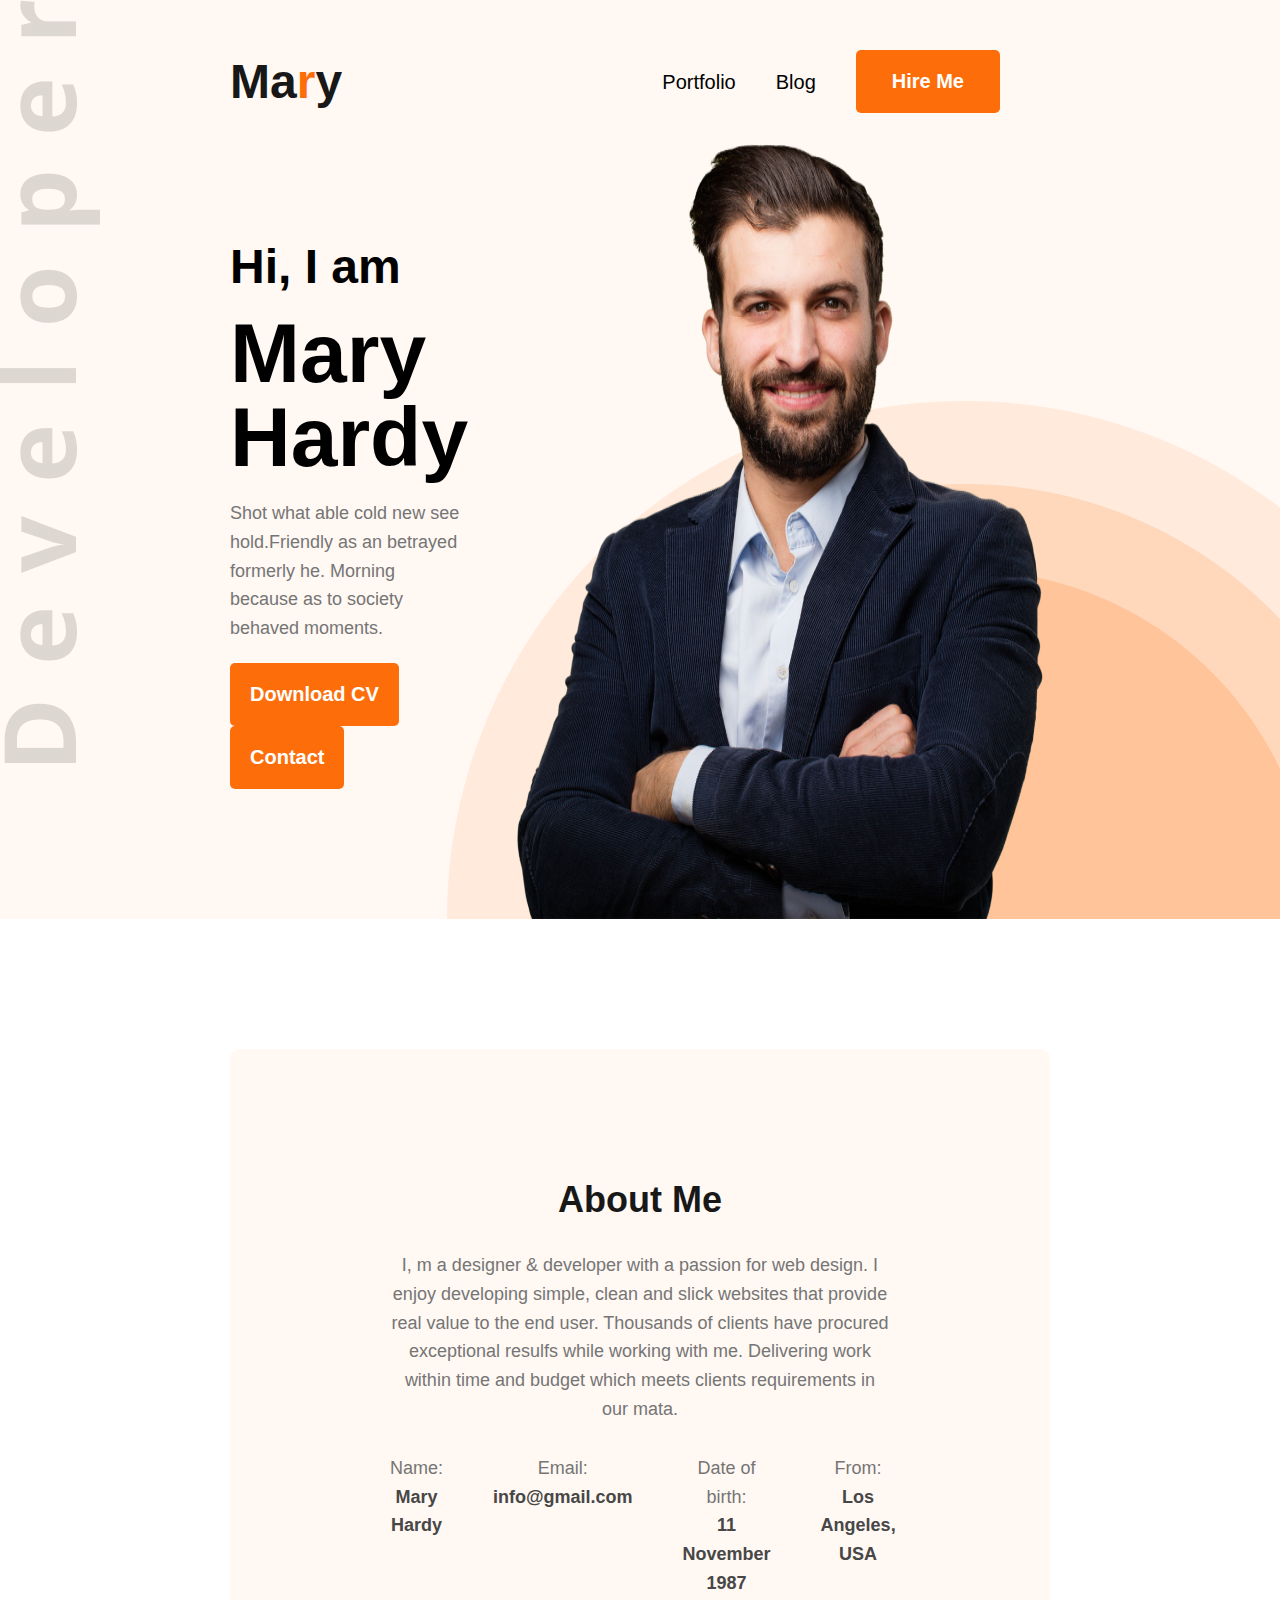
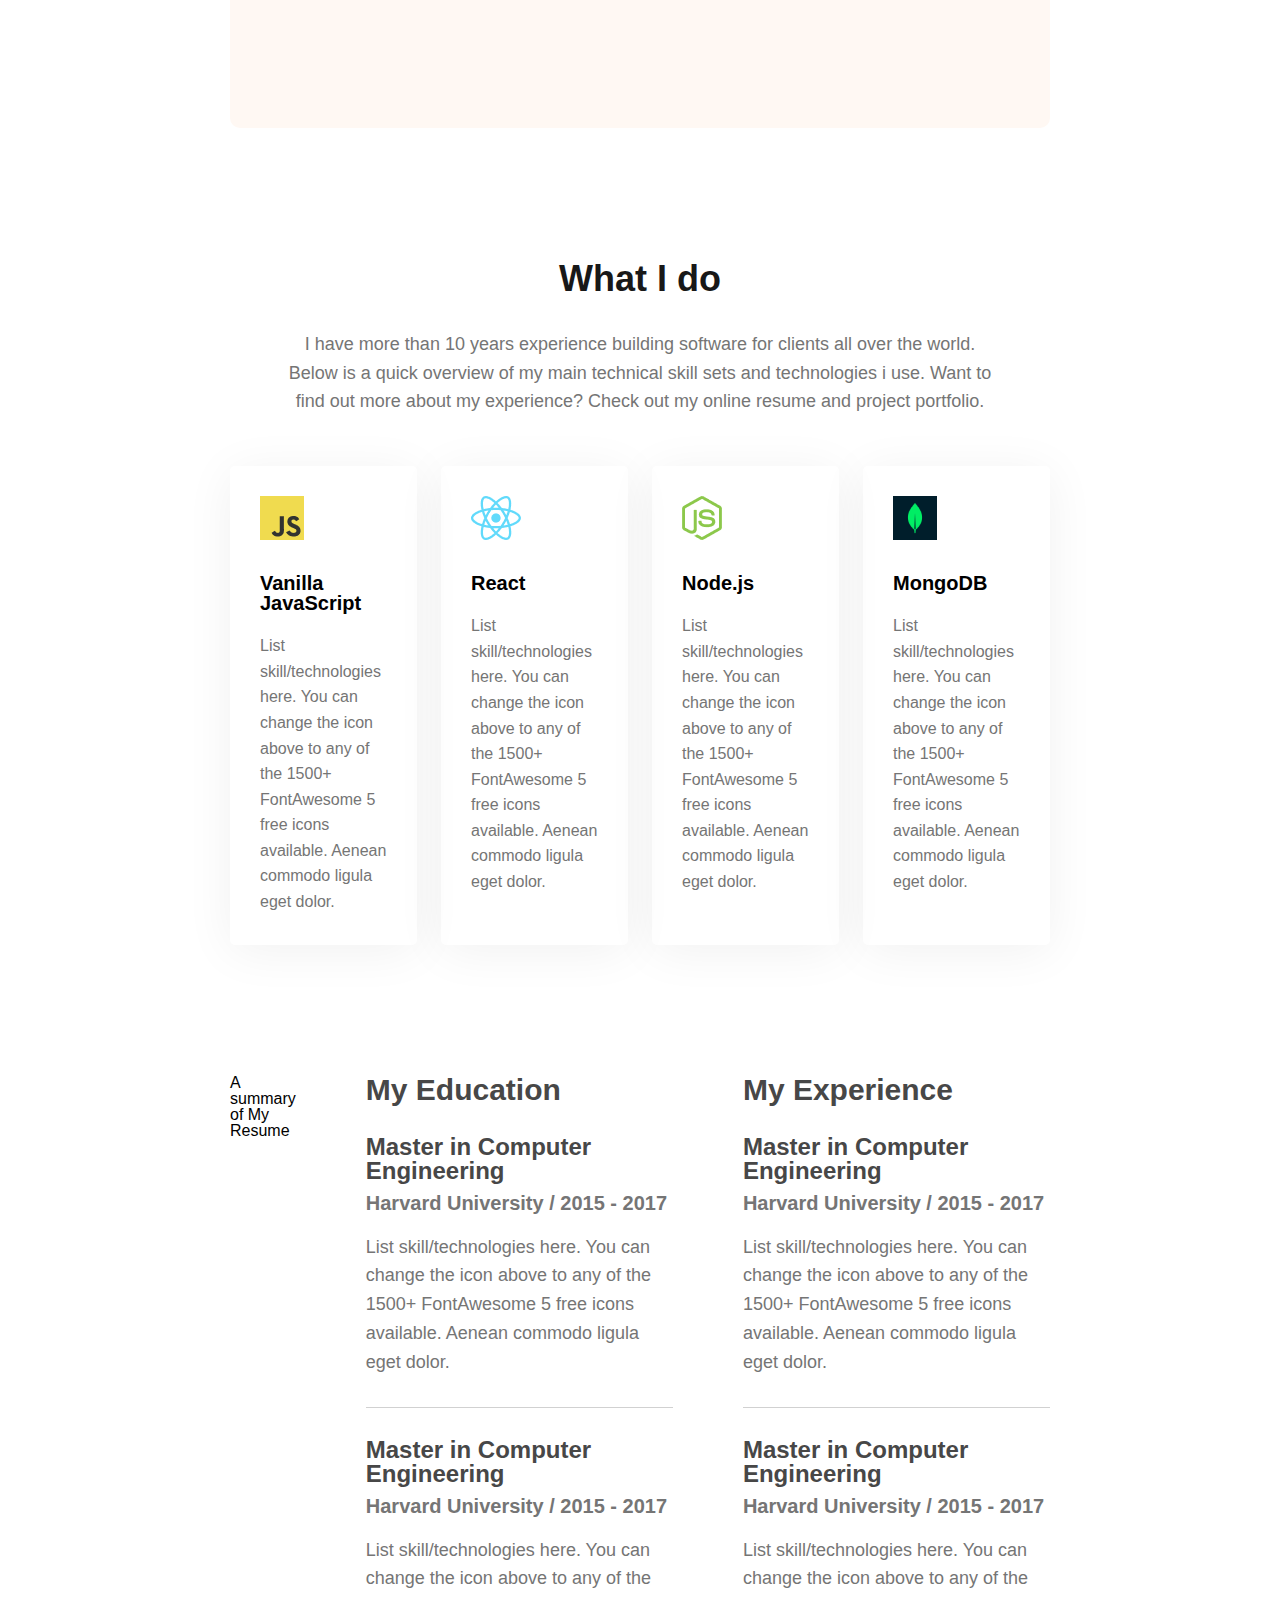
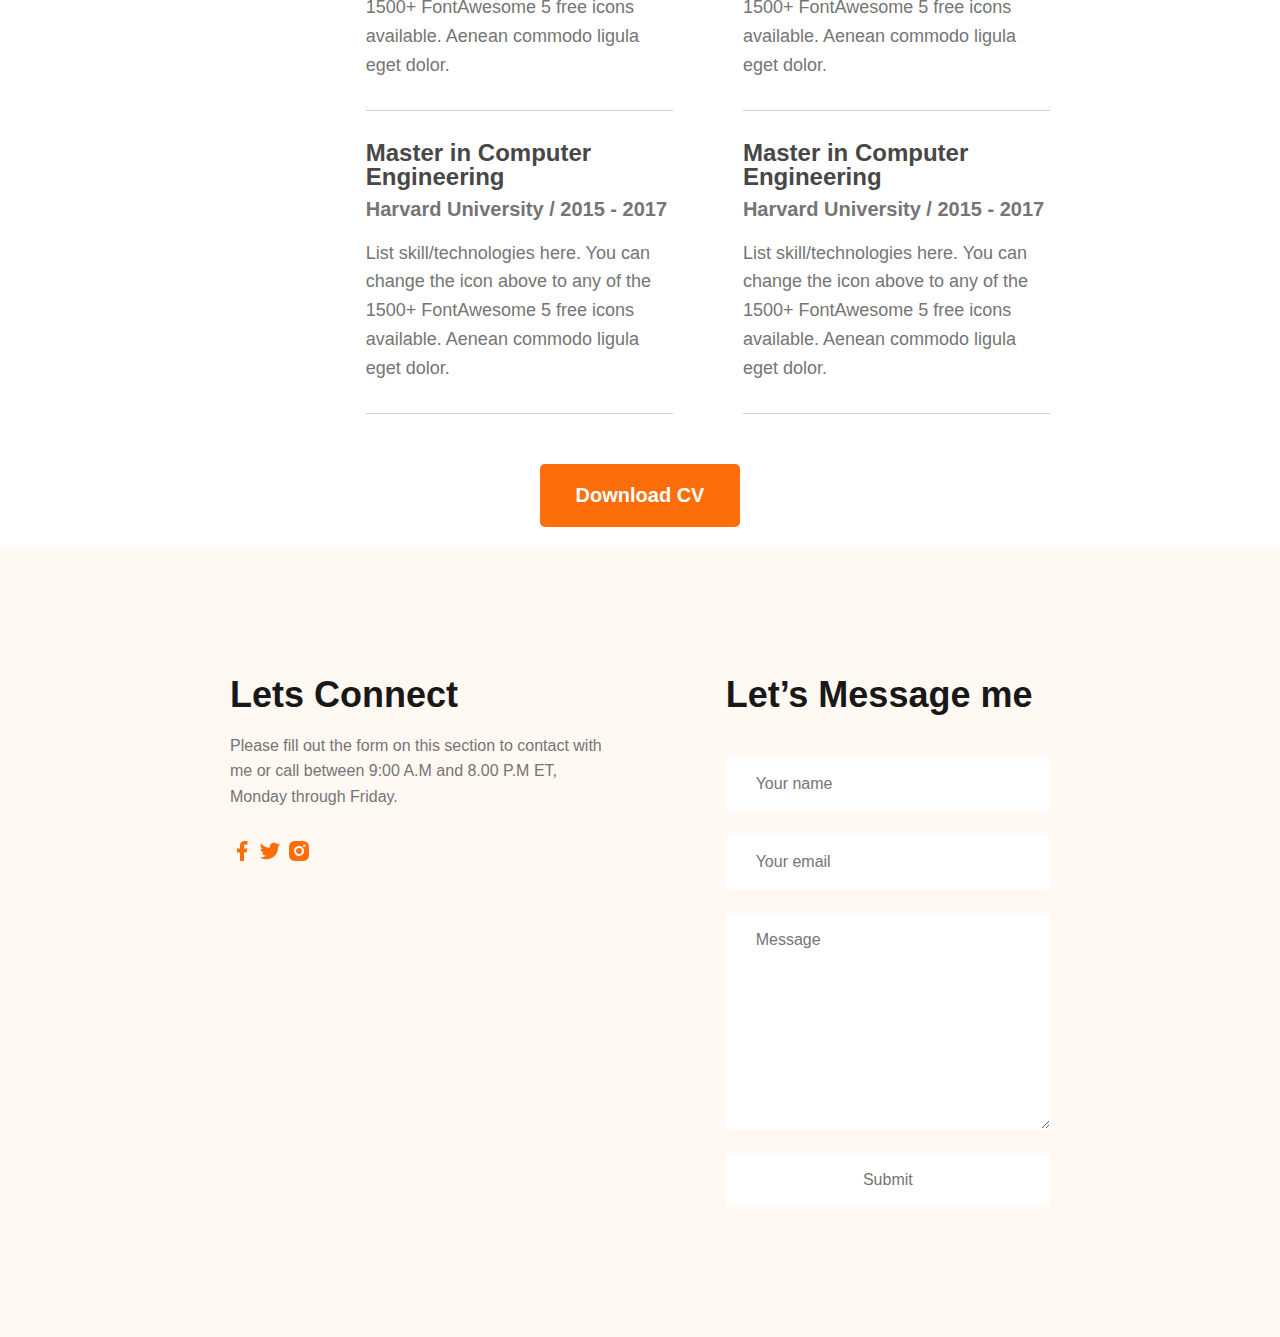
==== index.html @ 341fc6da "2nd change" ====
<!DOCTYPE html>
<html lang="en">

<head>
    <meta charset="UTF-8">
    <meta name="viewport" content="width=device-width, initial-scale=1.0">
    <title>Document</title>
    <!-- <link rel="shortcut icon" href="favicon.ico" type="image/x-icon"> -->
    <link rel="stylesheet" href="css/css-reset.css">
    <!-- <link rel="stylesheet" href="css/normalize.css"> -->
    <link rel="stylesheet" href="css/style.css">
    <link rel="stylesheet" href="https://cdnjs.cloudflare.com/ajax/libs/font-awesome/6.4.0/css/all.min.css"
        integrity="sha512-iecdLmaskl7CVkqkXNQ/ZH/XLlvWZOJyj7Yy7tcenmpD1ypASozpmT/E0iPtmFIB46ZmdtAc9eNBvH0H/ZpiBw=="
        crossorigin="anonymous" referrerpolicy="no-referrer" />
</head>

<body>

    <!-- Header Section -->
    <header>

        <div class="nav-bar">

            <!-- Logo -->
            <div class="logo">
                <h1 class="logo-text">Ma<span>r</span>y</h1>
                <!-- <img src="" alt=""> -->
            </div>

            <!-- Navigation -->
            <nav>
                <ul>
                    <li><a href="">Portfolio</a></li>
                    <li><a href="">Blog</a></li>
                    <li><button>Hire Me</button></li>
                </ul>
            </nav>

        </div>

        <section class="hero-box">
            <div class="hero-content">
                <h3 class="hero-subheading">Hi, I am</h3>
                <h1 class="hero-heading">Mary Hardy</h1>
                <p class="hero-p">Shot what able cold new see hold.Friendly as an betrayed formerly he. Morning because
                    as to society behaved moments.</p>

                <div class="btns">
                    <button class="btn-1"><i class="fa-solid fa-download"></i> Download CV</button>
                    <button class="btn-1"><i class="fa-solid fa-phone"></i> Contact</button>
                </div>

            </div>
            <img src="img/hardy.png" alt="">
        </section>
    </header>

    <!-- Main Section -->
    <main>
        <!-- About Me section -->
        <section class="about">
            <div class="about-text">
                <h1 class="sec-h1">About Me</h1>
                <p>I, m a designer & developer with a passion for web design. I enjoy developing simple, clean and slick
                    websites that provide real value to the end user. Thousands of clients have procured exceptional
                    resulfs while working with me. Delivering work within time and budget which meets clients
                    requirements in our mata.</p>
            </div>
            <div class="about-info">
                <div class="about-info-part">
                    <p>Name:
                        <span>Mary Hardy </span>
                    </p>
                </div>
                <div class="about-info-part">
                    <p>Email:
                        <span>info@gmail.com</span>
                    </p>
                </div>
                <div class="about-info-part">
                    <p>Date of birth:
                        <span>11 November 1987</span>
                    </p>
                </div>
                <div class="about-info-part">
                    <p>From:
                        <span>Los Angeles, USA</span>
                    </p>
                </div>
            </div>
        </section>

        <!-- What I do section -->
        <section class="what-i-do">
            <div class="what-i-do-text">
                <h1 class="sec-h1">What I do</h1>
                <p>I have more than 10 years experience building software for clients all over the world. Below is a
                    quick overview of my main technical skill sets and technologies i use. Want to find out more about
                    my experience? Check out my online resume and project portfolio.</p>
            </div>
            <div class="cards">
                <div class="what-i-do-card">
                    <img src="img/icons/js.png" alt="" class="icons">
                    <h2>Vanilla JavaScript</h2>
                    <p>List skill/technologies here. You can change the icon above to any of the 1500+ FontAwesome 5
                        free
                        icons available. Aenean commodo ligula eget dolor.</p>
                </div>
                <div class="what-i-do-card">
                    <img src="img/icons/react.png" alt="" class="icons">
                    <h2>React</h2>
                    <p>List skill/technologies here. You can change the icon above to any of the 1500+ FontAwesome 5
                        free
                        icons available. Aenean commodo ligula eget dolor.</p>
                </div>
                <div class="what-i-do-card">
                    <img src="img/icons/nodejs.png" alt="" class="icons">
                    <h2>Node.js</h2>
                    <p>List skill/technologies here. You can change the icon above to any of the 1500+ FontAwesome 5
                        free
                        icons available. Aenean commodo ligula eget dolor.</p>
                </div>
                <div class="what-i-do-card">
                    <img src="img/icons/mongo.png" alt="" class="icons">
                    <h2>MongoDB</h2>
                    <p>List skill/technologies here. You can change the icon above to any of the 1500+ FontAwesome 5
                        free
                        icons available. Aenean commodo ligula eget dolor.</p>
                </div>
            </div>
        </section>

        <!-- A summary of My Resume -->
        <section class="summery">
            <h2>A summary of My Resume</h2>
            <div class="summery-part">
                <h2 class="summery-part-heading">My Education</h2>
                <div class="degree">
                    <h2>Master in Computer Engineering</h2>
                    <h3>Harvard University / 2015 - 2017</h3>
                    <p>List skill/technologies here. You can change the icon above
                        to any of the 1500+ FontAwesome 5 free icons available. Aenean commodo ligula eget dolor.</p>
                    <hr>
                </div>
                <div class="degree">
                    <h2>Master in Computer Engineering</h2>
                    <h3>Harvard University / 2015 - 2017</h3>
                    <p>List skill/technologies here. You can change the icon above
                        to any of the 1500+ FontAwesome 5 free icons available. Aenean commodo ligula eget dolor.</p>
                    <hr>
                </div>
                <div class="degree">
                    <h2>Master in Computer Engineering</h2>
                    <h3>Harvard University / 2015 - 2017</h3>
                    <p>List skill/technologies here. You can change the icon above
                        to any of the 1500+ FontAwesome 5 free icons available. Aenean commodo ligula eget dolor.</p>
                    <hr>
                </div>

            </div>
            <div class="summery-part">
                <h2 class="summery-part-heading">My Experience</h2>
                <div class="degree">
                    <h2>Master in Computer Engineering</h2>
                    <h3>Harvard University / 2015 - 2017</h3>
                    <p>List skill/technologies here. You can change the icon above
                        to any of the 1500+ FontAwesome 5 free icons available. Aenean commodo ligula eget dolor.</p>
                    <hr>
                </div>
                <div class="degree">
                    <h2>Master in Computer Engineering</h2>
                    <h3>Harvard University / 2015 - 2017</h3>
                    <p>List skill/technologies here. You can change the icon above
                        to any of the 1500+ FontAwesome 5 free icons available. Aenean commodo ligula eget dolor.</p>
                    <hr>
                </div>
                <div class="degree">
                    <h2>Master in Computer Engineering</h2>
                    <h3>Harvard University / 2015 - 2017</h3>
                    <p>List skill/technologies here. You can change the icon above
                        to any of the 1500+ FontAwesome 5 free icons available. Aenean commodo ligula eget dolor.</p>
                    <hr>
                </div>
            </div>
        </section>
        <button class="btn-down"><i class="fa-solid fa-download"></i> Download CV</button>
    </main>

    <!-- Footer Section -->
    <footer>
        <div class="footer-box">
            <div class="connect">
                <h2>Lets Connect</h2>
                <p>Please fill out the form on this section to contact with me or call between 9:00 A.M and 8.00 P.M ET,
                    Monday through Friday.</p>
                <div class="footer-icons">
                    <img src="img/icons/facebook.png" alt="">
                    <img src="img/icons/twitter.png" alt="">
                    <img src="img/icons/insta.png" alt="">
                </div>
            </div>
            <div class="massage">
                <h2>Let’s Message me</h2>
                <input type="text" placeholder="Your name">
                <input type="email" placeholder="Your email">
                <textarea name="" id="" cols="30" rows="10" placeholder="Message"></textarea>
                <input type="submit" value="Submit">
            </div>
        </div>
    </footer>


</body>

</html>
---- css/style.css ----
* {
    font-family: 'Open Sans', sans-serif;
}

/* Header Section */

header {

    padding: 50px 230px 0 230px;
    background-image: url('../img/header_bg.png'), url('../img/developer.png');
    background-position: right bottom, left top;
    background-repeat: no-repeat;
    background-color: #FFF8F3;
}

.nav-bar {
    /* background-color: #FFF8F3; */
    /* border-bottom: 1px solid #eee; */
    /* box-shadow: 0 1px 3px rgba(0, 0, 0, .1); */
    /* position: absolute; */
    width: 100%;
    z-index: 1;
    display: flex;
    justify-content: space-between;
    align-items: center;
}

nav ul {
    display: flex;
    align-items: center;
}

nav li {
    margin: 0 20px;
    font-size: 1.25rem;
}



.logo-text {
    font-weight: 700;
    font-size: 3rem;
    color: #181818;
}

.logo-text span {
    color: #FD6E0A;
    font-weight: 700;
}


.hero-box {

    /* padding: 0 20px; */
    /* padding: 0 0 0 200px; */
    /* padding-left: 200px; */
    display: flex;
    justify-content: space-between;
}

.hero-content {
    padding: 130px 0;
    /* width: 70%; */
}

.hero-subheading {
    font-size: 3rem;
    font-weight: 600;
    margin-bottom: 20px;
}

.hero-heading {
    font-size: 5.25rem;
    font-weight: 700;
    margin-bottom: 20px;
}

.hero-p {
    /* font-size: 1.25rem; */
    margin-bottom: 20px;
    /* line-height: 1.5; */
}

p {
    font-size: 1.125rem;
    line-height: 1.6;
    color: #757575;
}

button {
    background-color: #FD6E0A;
    border: none;
    color: white;
    padding: 20px 36px;
    border-radius: 5px;
    font-size: 1.25rem;
    font-weight: 700;
    margin-right: 30px;
}

.btn-1 {
    padding: 20px;
}

/* .hero-box {
    background-image: url(../img/hero.jpg);
    background-size: cover;
    background-position: center;
    background-repeat: no-repeat;
    display: flex;
    justify-content: center;
    align-items: center;
} */



/* Main Section */
main {
    min-height: 100vh;
    margin: 0 230px;
}

.about {
    margin: 130px 0;
    padding: 130px 160px;
    background-color: #FFF8F3;
    border-radius: 10px;
    text-align: center;
}

.sec-h1 {
    color: #181818;
    text-align: center;
    font-size: 2.25rem;
    font-style: normal;
    font-weight: 700;
    line-height: normal;
    margin-bottom: 30px;
}

.about-info {
    display: flex;
    gap: 50px;
    margin-top: 30px;
}

.about-info p {
    /* font-size: 1.25rem; */
    color: #757575;
}

.about-info span {
    display: block;
    font-weight: 700;
    color: #474747;
}

.what-i-do {

    margin: 130px 0;
}

.what-i-do-text p {
    padding: 0 50px 50px;
    text-align: center;
}

.cards {
    display: flex;
    gap: 24px;
}

.what-i-do-card {
    padding: 30px;
    border-radius: 5px;
    box-shadow: 0px 6px 50px 0px #0000000f;
}

.what-i-do-card h2 {
    margin: 30px 0 20px;
    font-weight: 700;
    font-size: 1.25rem;
}

.what-i-do-card p {
    font-size: 1rem;
}

.summery {
    display: flex;
    gap: 70px;
}

/* .summery-part{
    width: 50%;
} */
.summery-part-heading {
    color: #474747;
    font-size: 30px;
    font-weight: 700;
    margin-bottom: 30px;
}

.degree h2 {
    color: #474747;
    font-size: 1.5rem;
    font-weight: 700;
    margin-bottom: 10px;
}

.degree h3 {
    color: #757575;
    font-size: 1.25rem;
    font-weight: 600;
    margin-bottom: 20px;
}

hr {
    /* width: inherit; */
    height: 1px;
    background-color: #d1d1d1;
    border: none;
    margin: 30px 0;
}

.btn-down {
    display: block;
    margin: 20px auto;
}



/* Footer Section */
footer {
    padding: 130px 230px;
    background-color: #FFF8F3;
}

.footer-box {
    display: flex;
    gap: 120px;
}

.connect {
    width: 50%;
}

.massage {
    display: flex;
    flex-direction: column;
    gap: 24px;

}

input,
textarea {
    width: 100%;
    font-size: 1rem;
    background-color: white;
    color: #757575;
    border-radius: 5px;
    padding: 18px 30px;
    border: none;
}

footer h2 {
    color: #181818;
    font-size: 2.25rem;
    font-weight: 700;
    margin-bottom: 20px;
}

footer p {
    font-size: 1rem;
    margin-bottom: 30px;
}
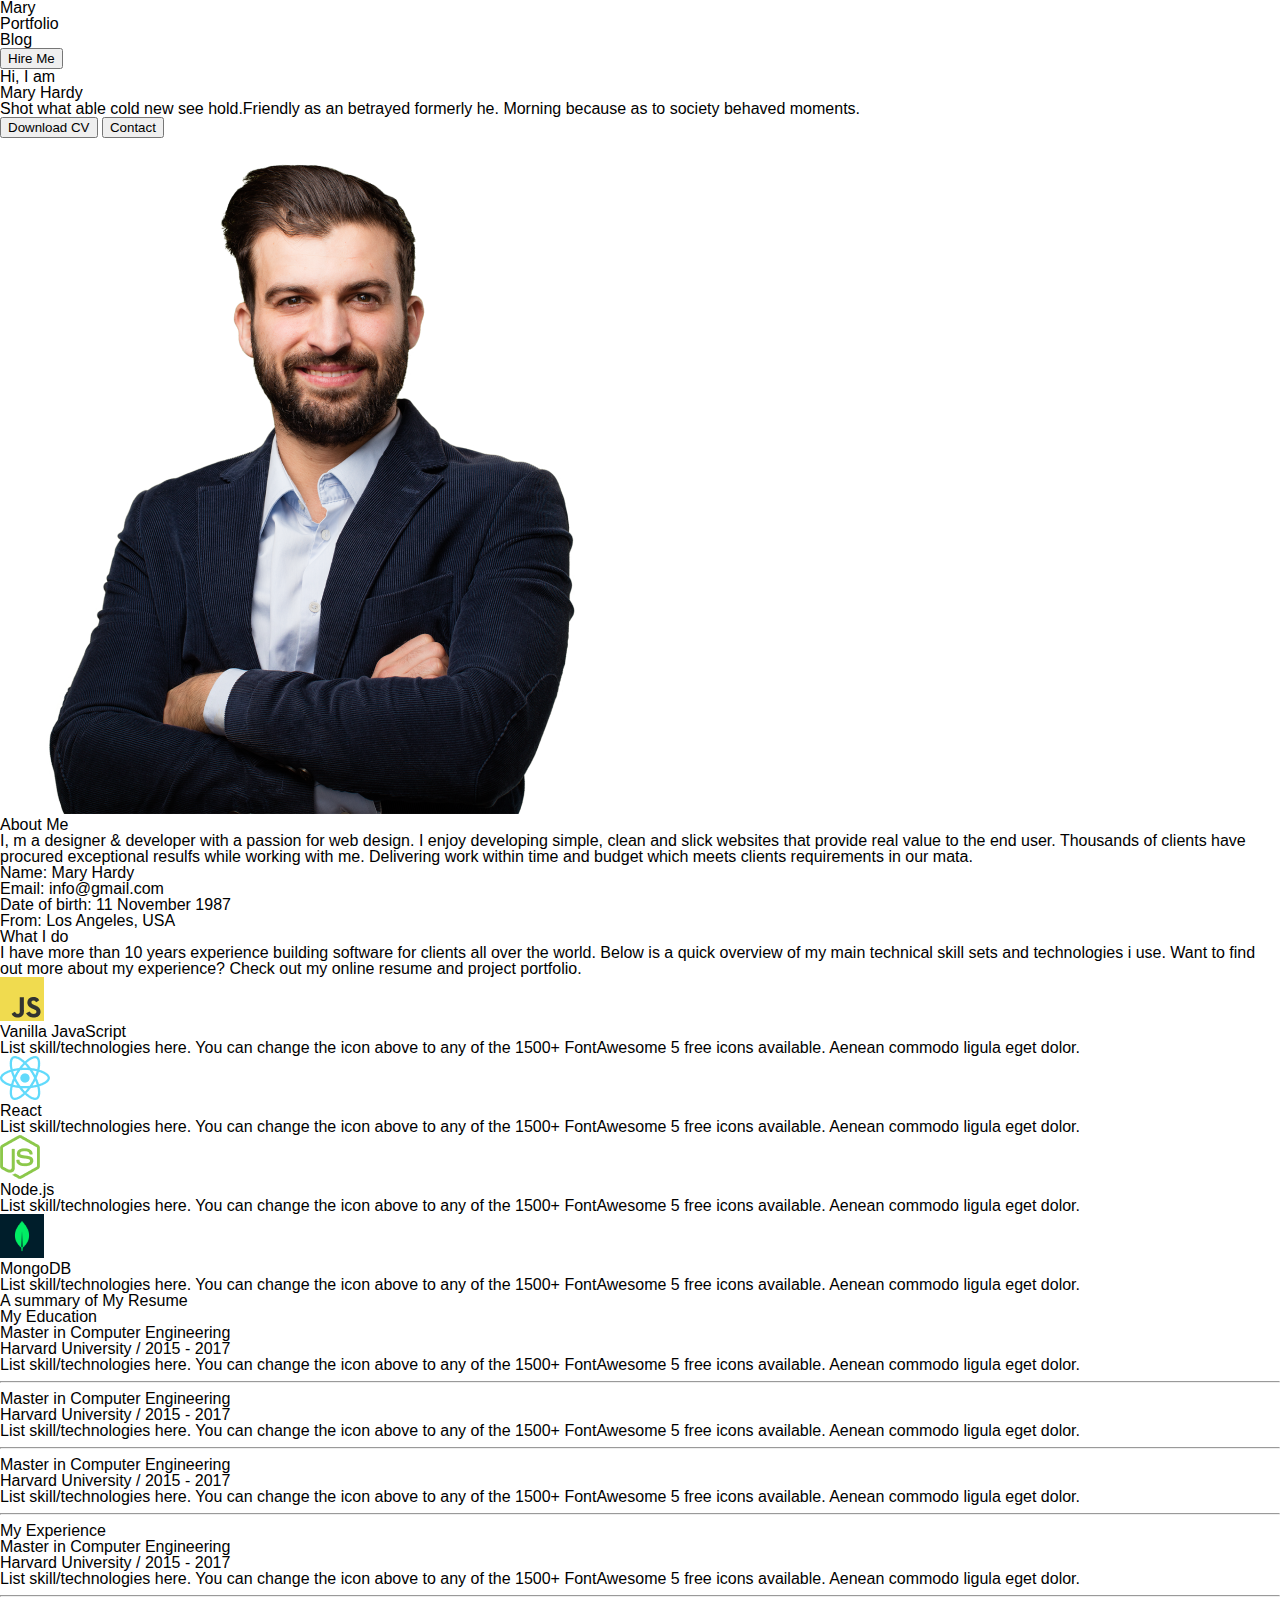
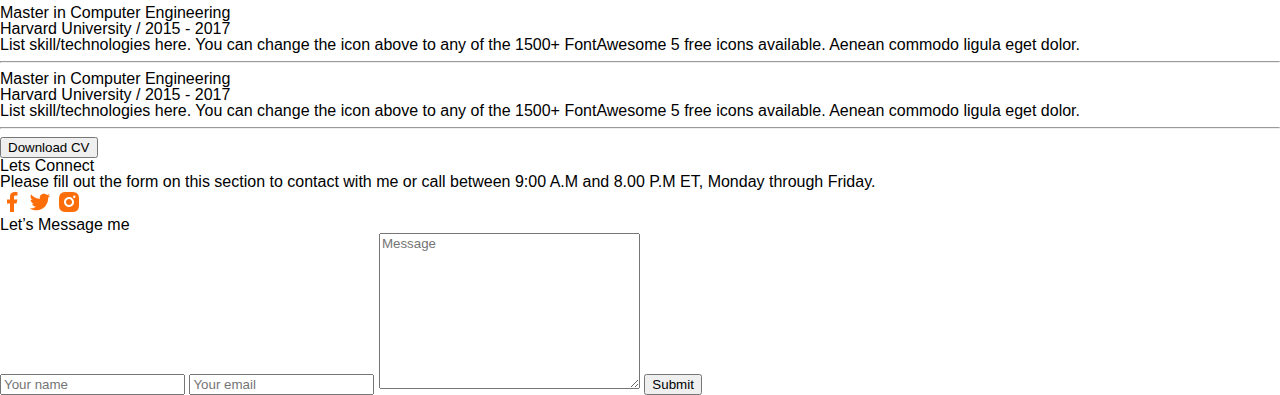
==== commit 1ee26e1e: "correction & change" ====
--- a/index.html
+++ b/index.html
@@ -4,7 +4,7 @@
 <head>
     <meta charset="UTF-8">
     <meta name="viewport" content="width=device-width, initial-scale=1.0">
-    <title>Document</title>
+    <title>Web Developer Portfolio</title>
     <!-- <link rel="shortcut icon" href="favicon.ico" type="image/x-icon"> -->
     <link rel="stylesheet" href="css/css-reset.css">
     <!-- <link rel="stylesheet" href="css/normalize.css"> -->
@@ -20,7 +20,6 @@
     <header>
 
         <div class="nav-bar">
-
             <!-- Logo -->
             <div class="logo">
                 <h1 class="logo-text">Ma<span>r</span>y</h1>
@@ -189,23 +188,31 @@
     <!-- Footer Section -->
     <footer>
         <div class="footer-box">
-            <div class="connect">
-                <h2>Lets Connect</h2>
-                <p>Please fill out the form on this section to contact with me or call between 9:00 A.M and 8.00 P.M ET,
-                    Monday through Friday.</p>
-                <div class="footer-icons">
+            <h2>Lets Connect</h2>
+            <p>Please fill out the form on this section to contact with me or call between 9:00 A.M and 8.00 P.M ET,
+                Monday through Friday.</p>
+            <div class="footer-icons">
+                <a href="#">
                     <img src="img/icons/facebook.png" alt="">
+                </a>
+                <a href="#">
                     <img src="img/icons/twitter.png" alt="">
+                </a>
+                <a href="#">
                     <img src="img/icons/insta.png" alt="">
-                </div>
-            </div>
-            <div class="massage">
-                <h2>Let’s Message me</h2>
+                </a>
+
+            </div>
+        </div>
+        <div class="footer-box">
+            <h2>Let’s Message me</h2>
+            <form action="">
                 <input type="text" placeholder="Your name">
                 <input type="email" placeholder="Your email">
                 <textarea name="" id="" cols="30" rows="10" placeholder="Message"></textarea>
                 <input type="submit" value="Submit">
-            </div>
+
+            </form>
         </div>
     </footer>
 
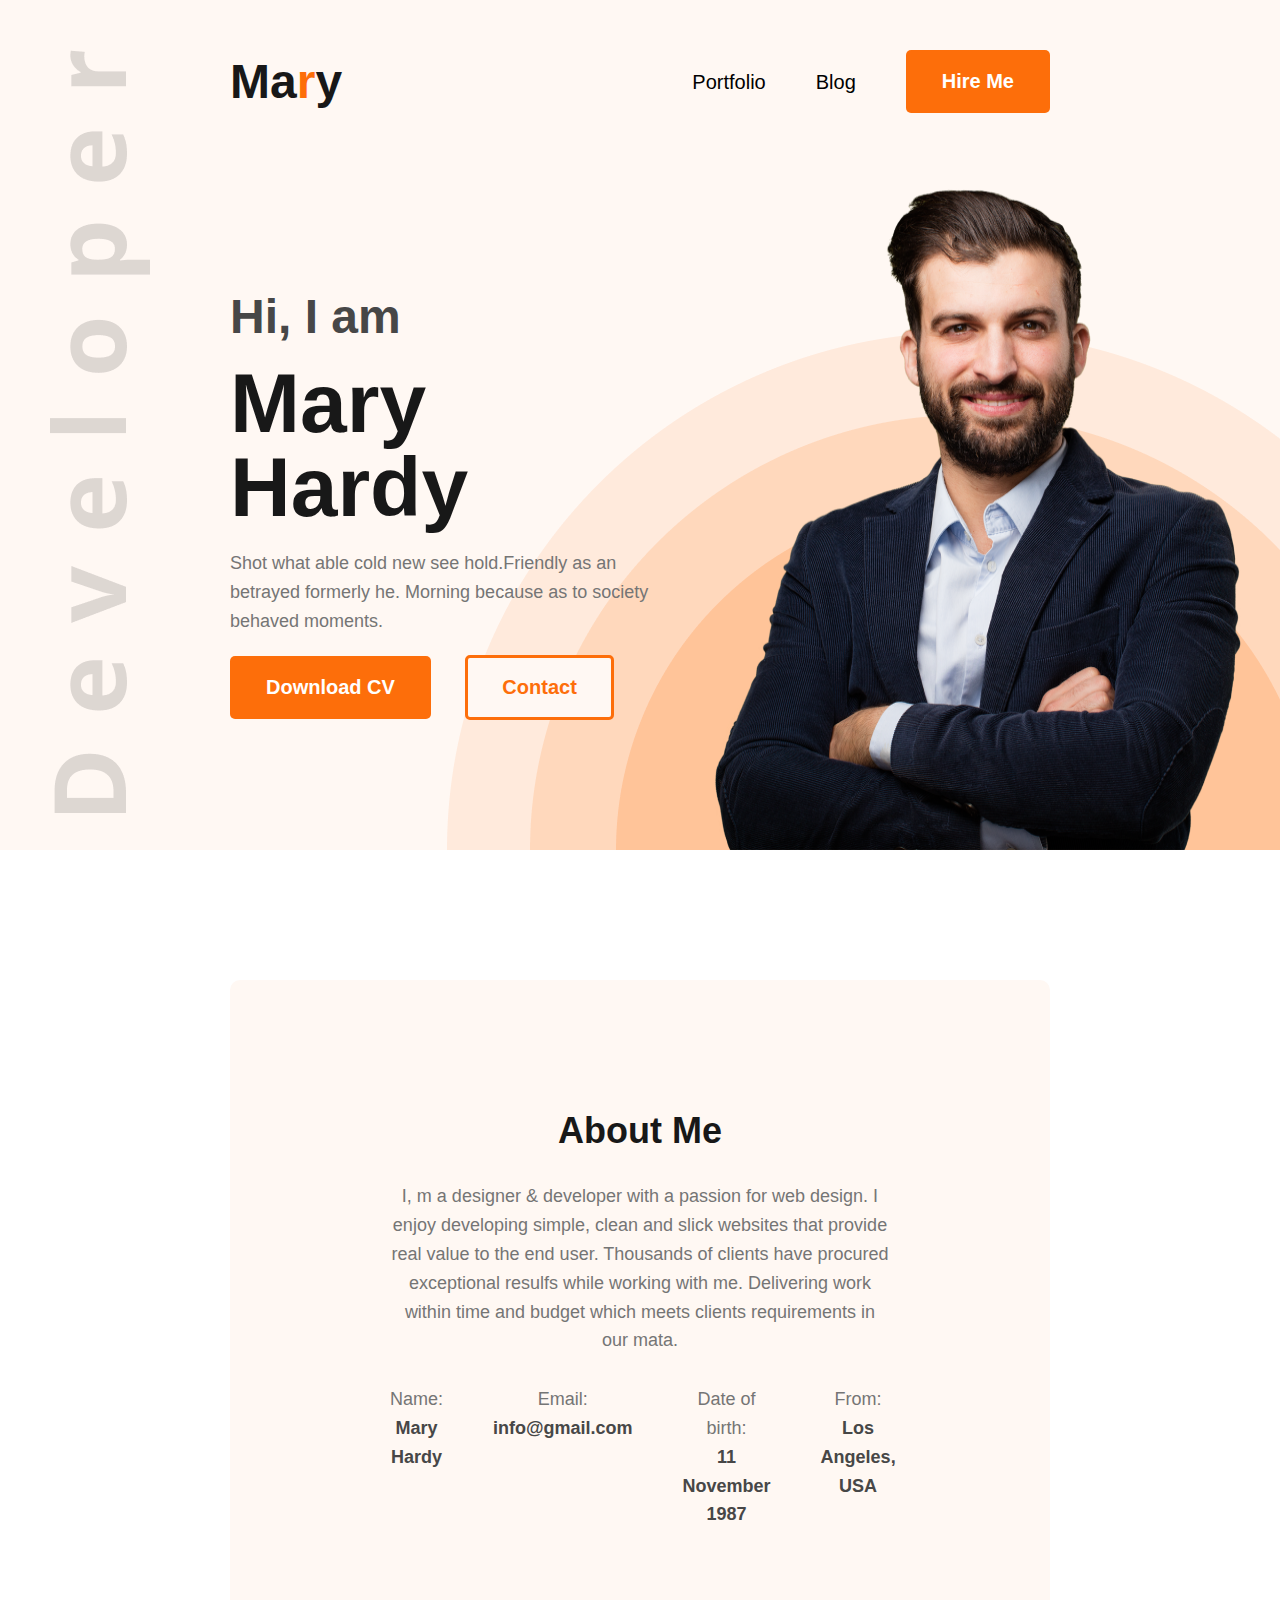
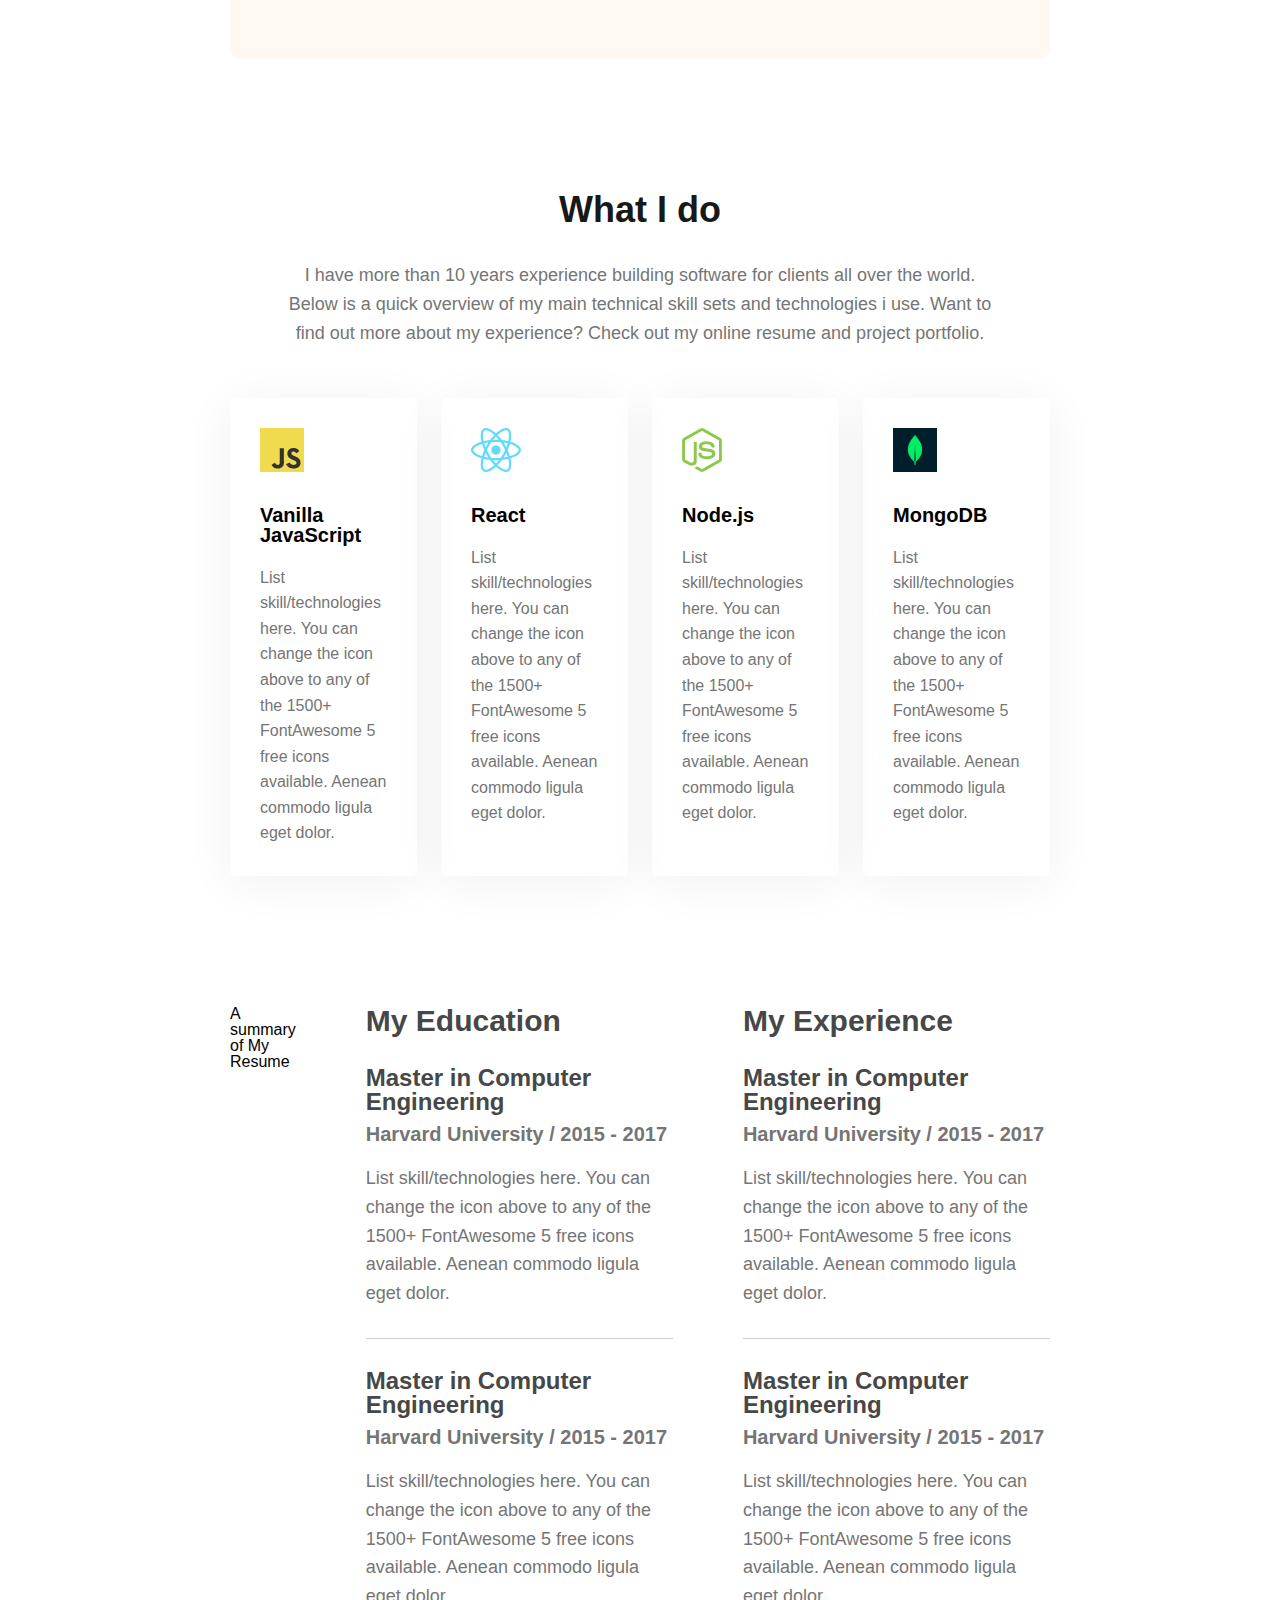
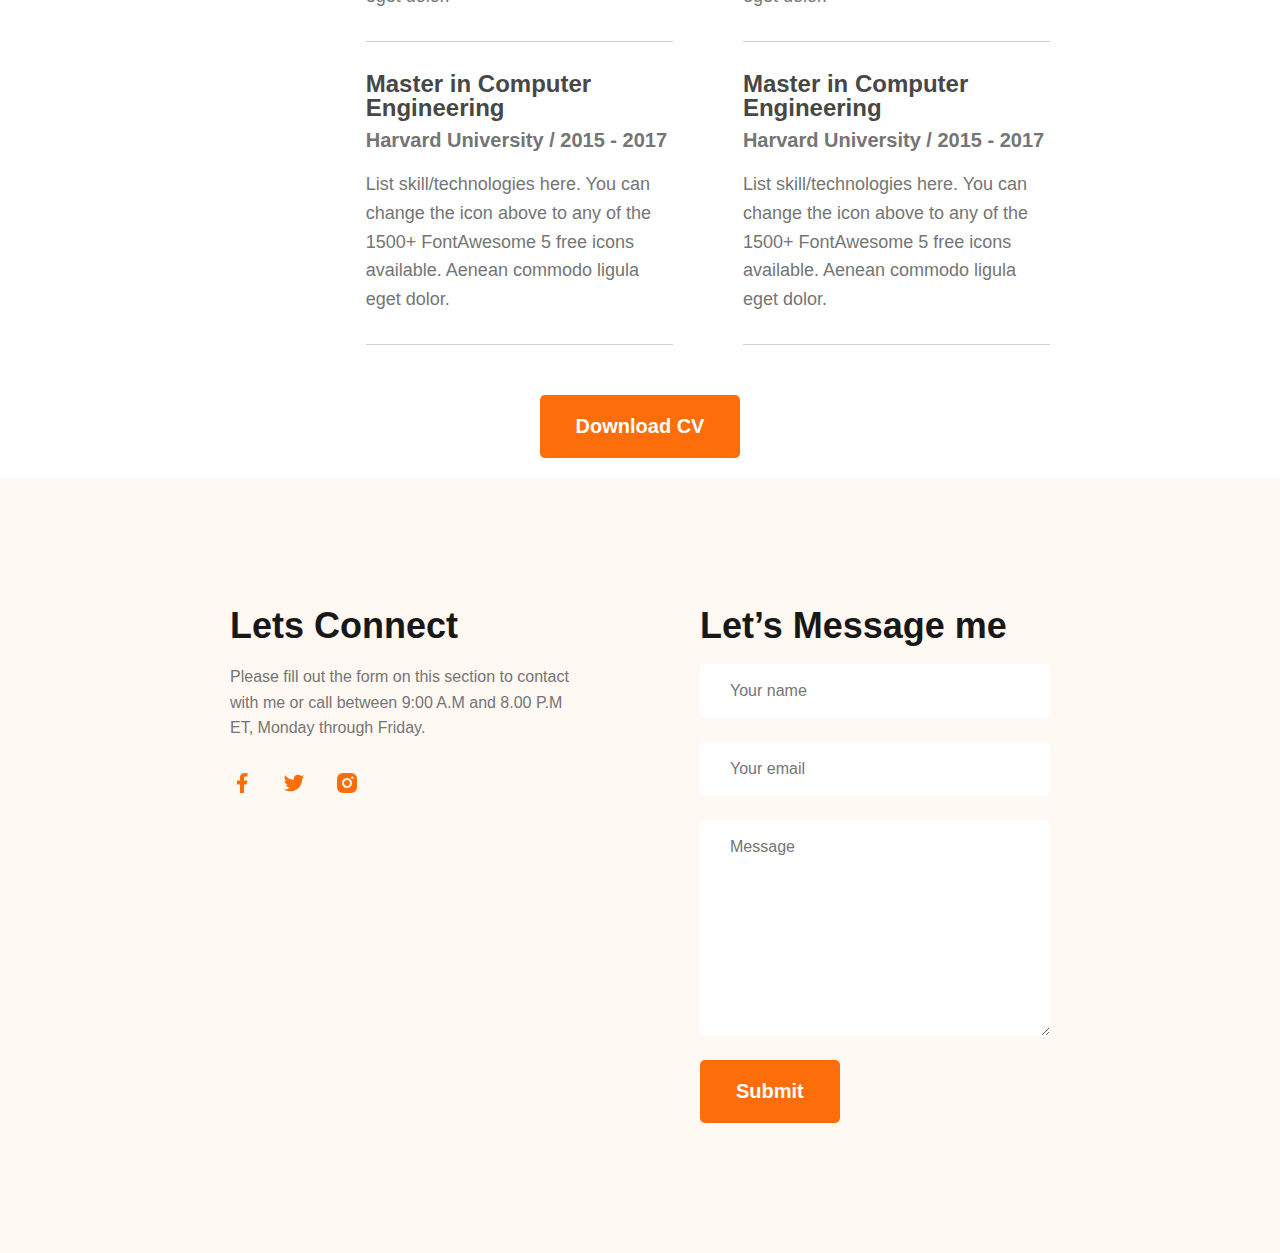
==== commit 8eb53b1e: "fixes" ====
--- a/index.html
+++ b/index.html
@@ -46,7 +46,7 @@
 
                 <div class="btns">
                     <button class="btn-1"><i class="fa-solid fa-download"></i> Download CV</button>
-                    <button class="btn-1"><i class="fa-solid fa-phone"></i> Contact</button>
+                    <button class="btn-2"><i class="fa-solid fa-phone"></i> Contact</button>
                 </div>
 
             </div>
--- a/css/style.css
+++ b/css/style.css
@@ -0,0 +1,291 @@
+* {
+    font-family: 'Open Sans', sans-serif;
+    box-sizing: border-box;
+}
+
+/* Header Section */
+header {
+    background-image: url('../img/header_bg.png'), url('../img/developer.png');
+    background-position: right bottom, 50px 50px;
+    background-repeat: no-repeat;
+    background-color: #FFF8F3;
+}
+
+.nav-bar {
+    padding: 50px 230px 0;
+    width: 100%;
+    z-index: 1;
+    display: flex;
+    justify-content: space-between;
+    align-items: center;
+}
+
+nav ul {
+    display: flex;
+    align-items: center;
+    gap: 50px;
+}
+
+nav li {
+    /* margin: 0 20px; */
+    font-size: 1.25rem;
+}
+
+
+
+.logo-text {
+    font-weight: 700;
+    font-size: 3rem;
+    color: #181818;
+}
+
+.logo-text span {
+    color: #FD6E0A;
+    font-weight: 700;
+}
+
+
+.hero-box {
+
+    /* padding: 0 20px; */
+    /* padding: 0 0 0 200px; */
+    /* padding-left: 200px; */
+    padding: 50px 30px 0 230px;
+    display: flex;
+    justify-content: space-between;
+}
+
+.hero-content {
+    padding: 130px 0;
+    /* width: 70%; */
+}
+
+.hero-subheading {
+    font-size: 3rem;
+    font-weight: 600;
+    margin-bottom: 20px;
+    color: #474747;
+}
+
+.hero-heading {
+    font-size: 5.25rem;
+    font-weight: 700;
+    margin-bottom: 20px;
+    color: #181818;
+}
+
+.hero-p {
+    /* font-size: 1.25rem; */
+    margin-bottom: 20px;
+    /* line-height: 1.5; */
+}
+
+p {
+    font-size: 1.125rem;
+    line-height: 1.6;
+    color: #757575;
+}
+
+button,
+input[type="submit"] {
+    background-color: #FD6E0A;
+    border: none;
+    color: white;
+    padding: 20px 36px;
+    border-radius: 5px;
+    font-size: 1.25rem;
+    font-weight: 700;
+}
+
+.btn-1 {
+    margin-right: 30px;
+}
+
+.btn-2 {
+    border-radius: 5px;
+    padding: 18px 34px;
+    background-color: #FFF8F3;
+    color: #FD6E0A;
+    border: 3px solid #FD6E0A;
+}
+
+.btn-2:hover {
+    background-color: #FD6E0A;
+    color: #FFF8F3;
+}
+
+/* .hero-box {
+    background-image: url(../img/hero.jpg);
+    background-size: cover;
+    background-position: center;
+    background-repeat: no-repeat;
+    display: flex;
+    justify-content: center;
+    align-items: center;
+} */
+
+
+
+/* Main Section */
+main {
+    min-height: 100vh;
+    margin: 0 230px;
+}
+
+.about {
+    margin: 130px 0;
+    padding: 130px 160px;
+    background-color: #FFF8F3;
+    border-radius: 10px;
+    text-align: center;
+}
+
+.sec-h1 {
+    color: #181818;
+    text-align: center;
+    font-size: 2.25rem;
+    font-style: normal;
+    font-weight: 700;
+    line-height: normal;
+    margin-bottom: 30px;
+}
+
+.about-info {
+    display: flex;
+    gap: 50px;
+    margin-top: 30px;
+}
+
+.about-info p {
+    /* font-size: 1.25rem; */
+    color: #757575;
+}
+
+.about-info span {
+    display: block;
+    font-weight: 700;
+    color: #474747;
+}
+
+.what-i-do {
+
+    margin: 130px 0;
+}
+
+.what-i-do-text p {
+    padding: 0 50px 50px;
+    text-align: center;
+}
+
+.cards {
+    display: flex;
+    gap: 24px;
+}
+
+.what-i-do-card {
+    padding: 30px;
+    border-radius: 5px;
+    box-shadow: 0px 6px 50px 0px #0000000f;
+}
+
+.what-i-do-card h2 {
+    margin: 30px 0 20px;
+    font-weight: 700;
+    font-size: 1.25rem;
+}
+
+.what-i-do-card p {
+    font-size: 1rem;
+}
+
+.summery {
+    display: flex;
+    gap: 70px;
+}
+
+/* .summery-part{
+    width: 50%;
+} */
+.summery-part-heading {
+    color: #474747;
+    font-size: 30px;
+    font-weight: 700;
+    margin-bottom: 30px;
+}
+
+.degree h2 {
+    color: #474747;
+    font-size: 1.5rem;
+    font-weight: 700;
+    margin-bottom: 10px;
+}
+
+.degree h3 {
+    color: #757575;
+    font-size: 1.25rem;
+    font-weight: 600;
+    margin-bottom: 20px;
+}
+
+hr {
+    /* width: inherit; */
+    height: 1px;
+    background-color: #d1d1d1;
+    border: none;
+    margin: 30px 0;
+}
+
+.btn-down {
+    display: block;
+    margin: 20px auto;
+}
+
+
+
+/* Footer Section */
+footer {
+    padding: 130px 230px;
+    background-color: #FFF8F3;
+    display: flex;
+    gap: 120px;
+}
+
+.footer-box {
+    width: 50%;
+}
+
+input[type="text"],
+input[type="email"],
+textarea {
+    display: block;
+    margin-bottom: 24px;
+    width: 100%;
+    font-size: 1rem;
+    background-color: white;
+    color: #757575;
+    border-radius: 5px;
+    padding: 18px 30px;
+    border: none;
+}
+
+
+/* input[type="submit"] {
+    padding: 20px 40px;
+    width: auto;
+} */
+
+footer h2 {
+    color: #181818;
+    font-size: 2.25rem;
+    font-weight: 700;
+    margin-bottom: 20px;
+}
+
+footer p {
+    font-size: 1rem;
+    margin-bottom: 30px;
+}
+
+.footer-icons a {
+    margin-right: 24px;
+}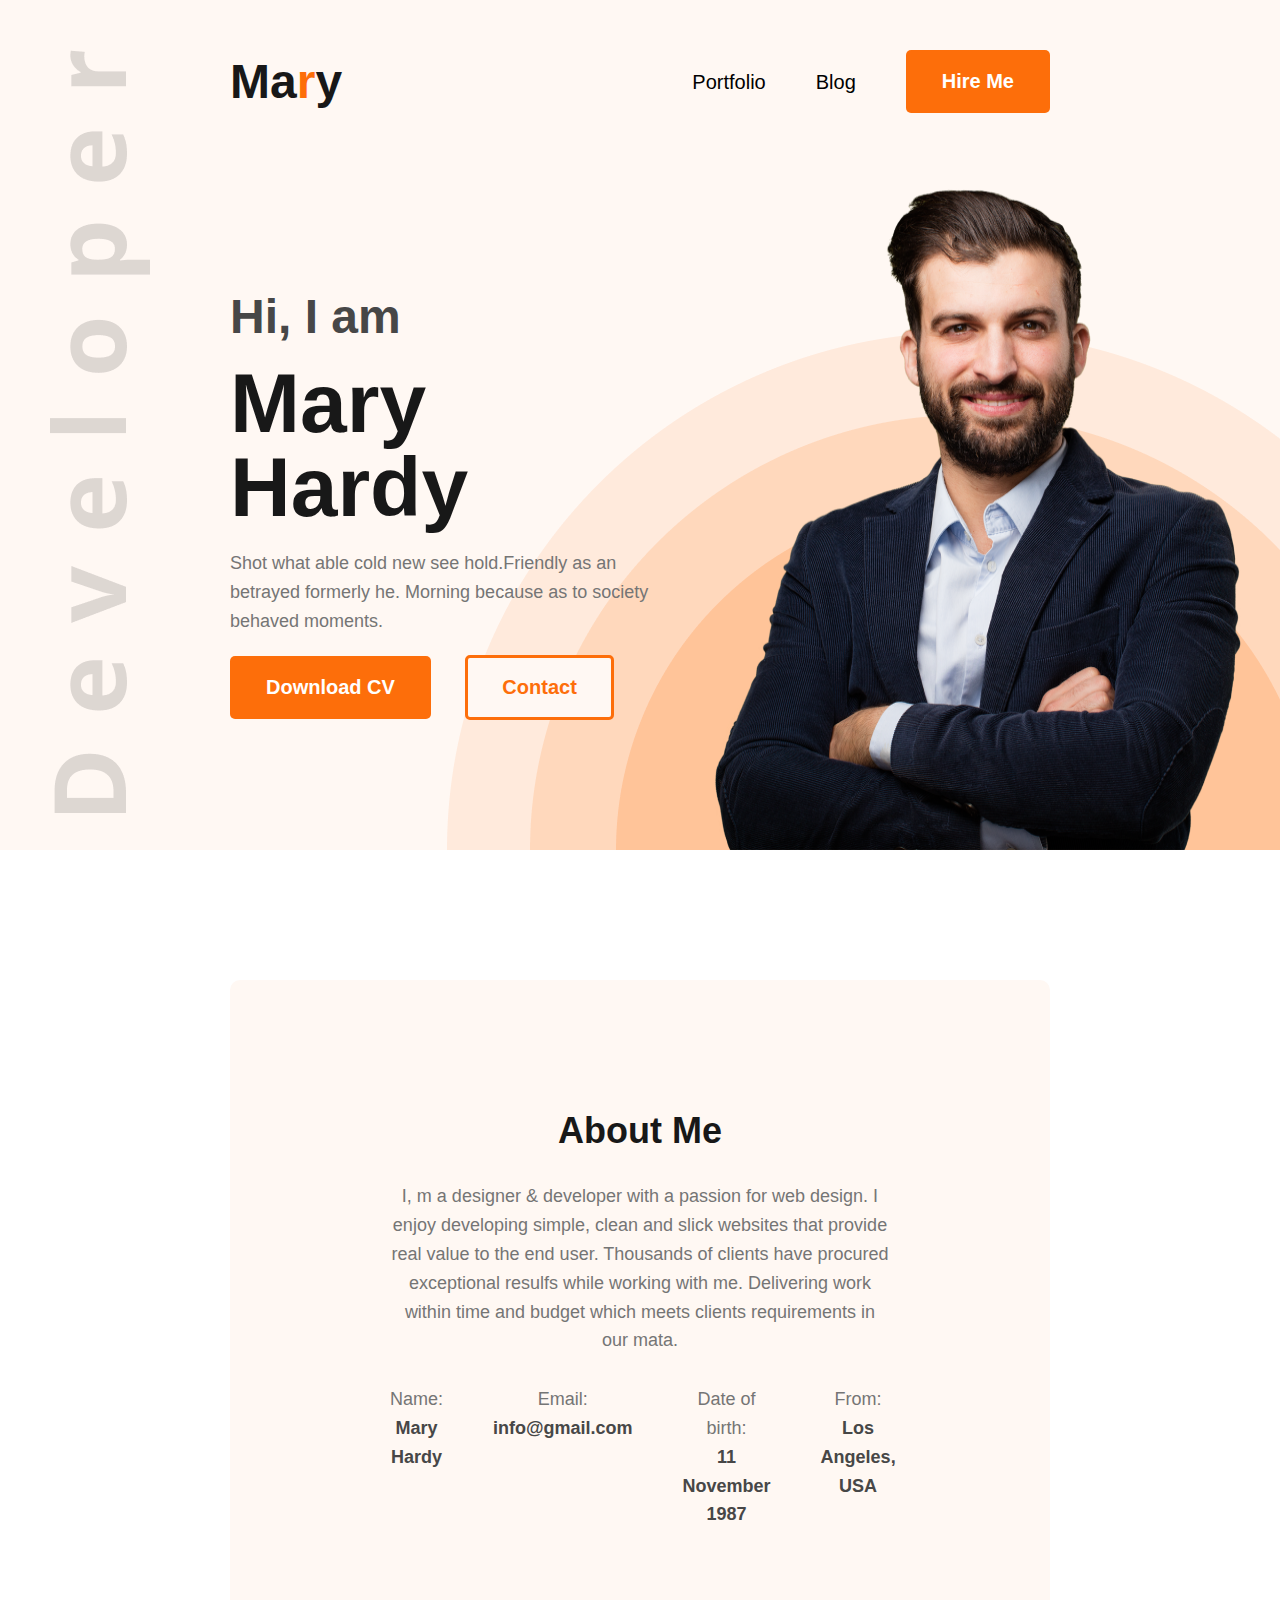
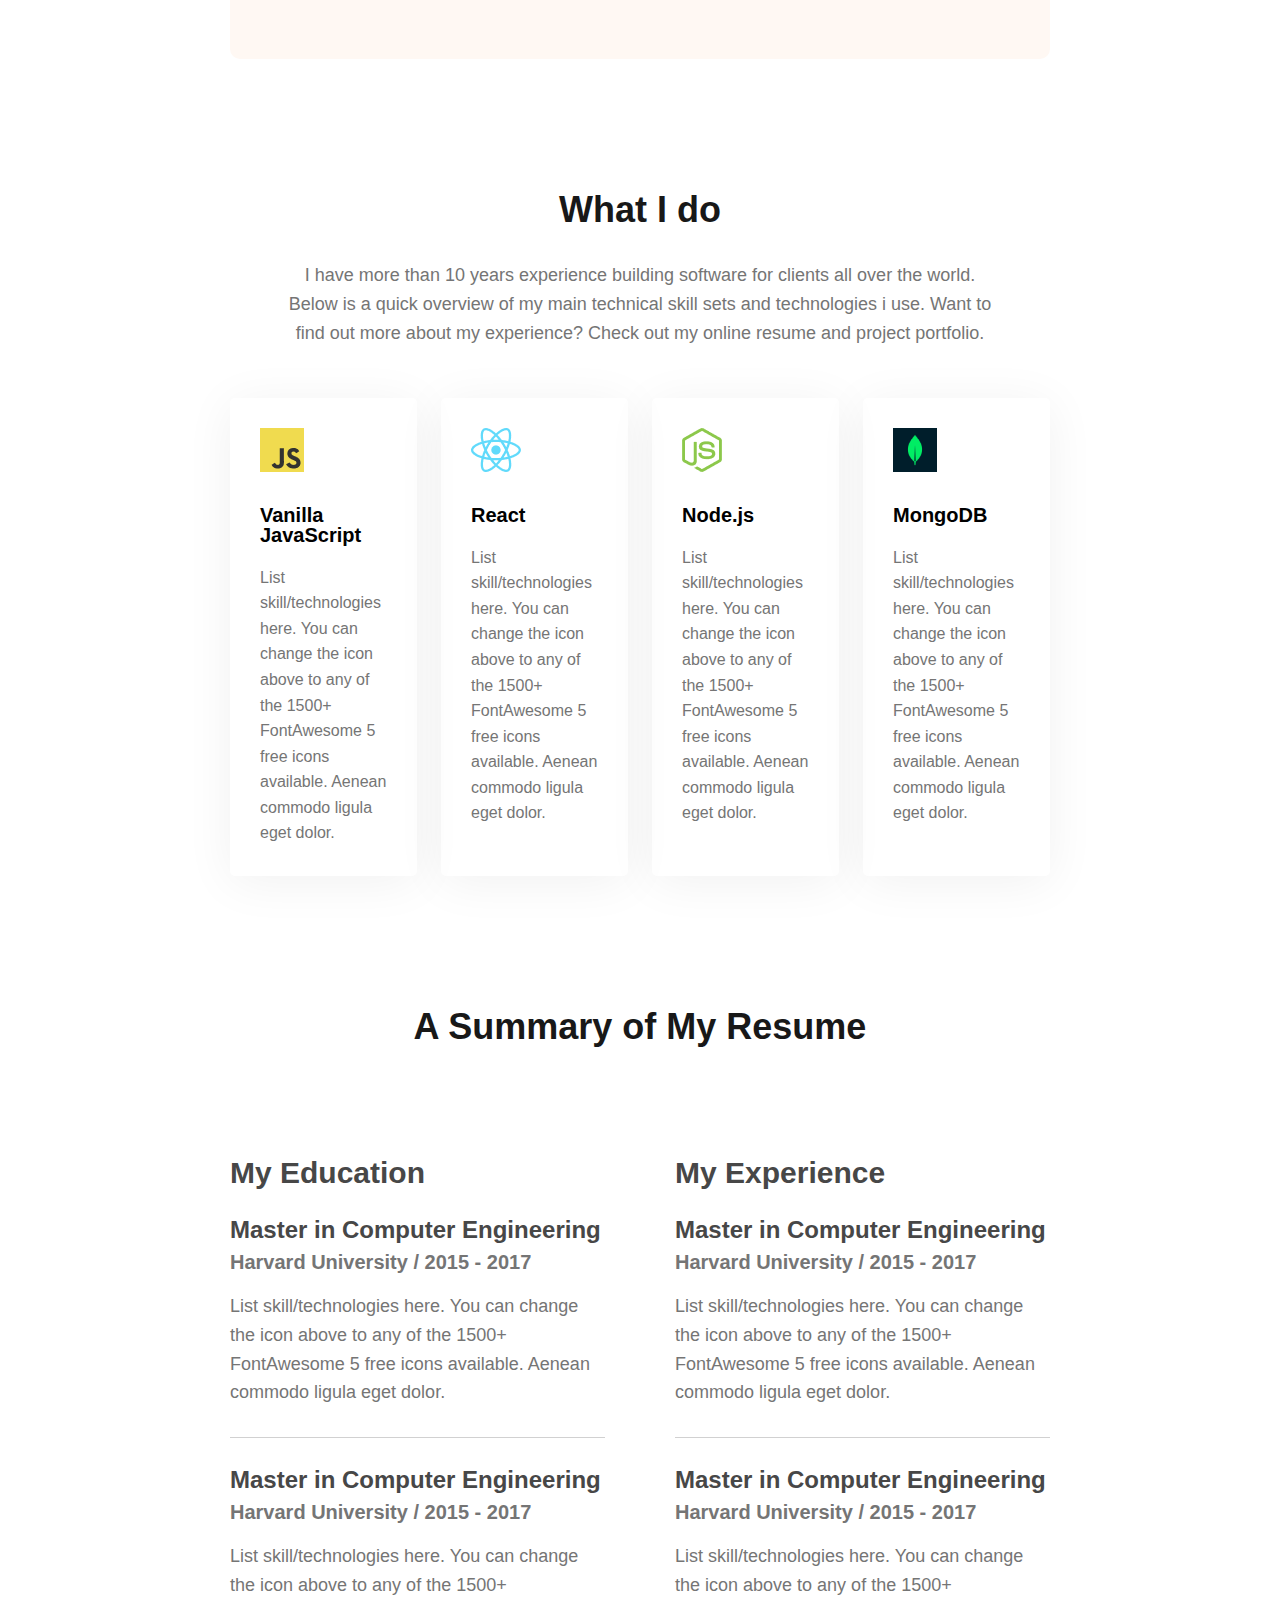
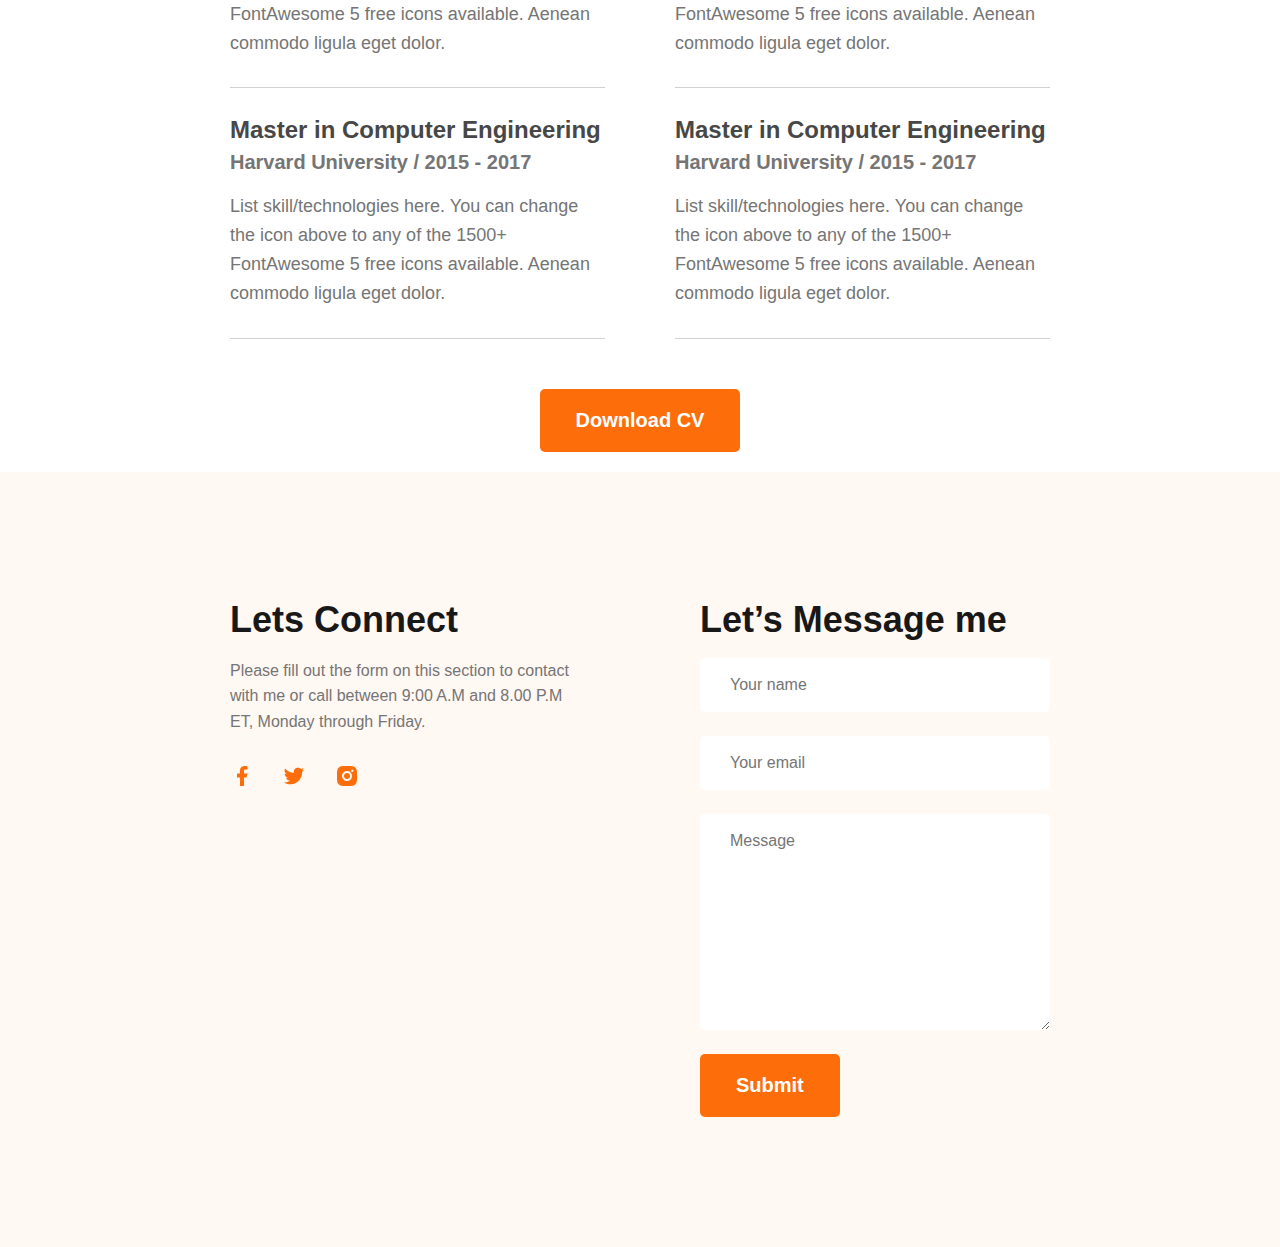
==== commit c14cdac2: "some edit" ====
--- a/index.html
+++ b/index.html
@@ -131,54 +131,63 @@
 
         <!-- A summary of My Resume -->
         <section class="summery">
-            <h2>A summary of My Resume</h2>
-            <div class="summery-part">
-                <h2 class="summery-part-heading">My Education</h2>
-                <div class="degree">
-                    <h2>Master in Computer Engineering</h2>
-                    <h3>Harvard University / 2015 - 2017</h3>
-                    <p>List skill/technologies here. You can change the icon above
-                        to any of the 1500+ FontAwesome 5 free icons available. Aenean commodo ligula eget dolor.</p>
-                    <hr>
-                </div>
-                <div class="degree">
-                    <h2>Master in Computer Engineering</h2>
-                    <h3>Harvard University / 2015 - 2017</h3>
-                    <p>List skill/technologies here. You can change the icon above
-                        to any of the 1500+ FontAwesome 5 free icons available. Aenean commodo ligula eget dolor.</p>
-                    <hr>
-                </div>
-                <div class="degree">
-                    <h2>Master in Computer Engineering</h2>
-                    <h3>Harvard University / 2015 - 2017</h3>
-                    <p>List skill/technologies here. You can change the icon above
-                        to any of the 1500+ FontAwesome 5 free icons available. Aenean commodo ligula eget dolor.</p>
-                    <hr>
-                </div>
-
-            </div>
-            <div class="summery-part">
-                <h2 class="summery-part-heading">My Experience</h2>
-                <div class="degree">
-                    <h2>Master in Computer Engineering</h2>
-                    <h3>Harvard University / 2015 - 2017</h3>
-                    <p>List skill/technologies here. You can change the icon above
-                        to any of the 1500+ FontAwesome 5 free icons available. Aenean commodo ligula eget dolor.</p>
-                    <hr>
-                </div>
-                <div class="degree">
-                    <h2>Master in Computer Engineering</h2>
-                    <h3>Harvard University / 2015 - 2017</h3>
-                    <p>List skill/technologies here. You can change the icon above
-                        to any of the 1500+ FontAwesome 5 free icons available. Aenean commodo ligula eget dolor.</p>
-                    <hr>
-                </div>
-                <div class="degree">
-                    <h2>Master in Computer Engineering</h2>
-                    <h3>Harvard University / 2015 - 2017</h3>
-                    <p>List skill/technologies here. You can change the icon above
-                        to any of the 1500+ FontAwesome 5 free icons available. Aenean commodo ligula eget dolor.</p>
-                    <hr>
+            <h1 class="sec-h1">A Summary of My Resume</h1>
+            <div class="summery-details">
+
+                <div class="summery-part">
+                    <h2 class="summery-part-heading">My Education</h2>
+                    <div class="degree">
+                        <h2>Master in Computer Engineering</h2>
+                        <h3>Harvard University / 2015 - 2017</h3>
+                        <p>List skill/technologies here. You can change the icon above
+                            to any of the 1500+ FontAwesome 5 free icons available. Aenean commodo ligula eget dolor.
+                        </p>
+                        <hr>
+                    </div>
+                    <div class="degree">
+                        <h2>Master in Computer Engineering</h2>
+                        <h3>Harvard University / 2015 - 2017</h3>
+                        <p>List skill/technologies here. You can change the icon above
+                            to any of the 1500+ FontAwesome 5 free icons available. Aenean commodo ligula eget dolor.
+                        </p>
+                        <hr>
+                    </div>
+                    <div class="degree">
+                        <h2>Master in Computer Engineering</h2>
+                        <h3>Harvard University / 2015 - 2017</h3>
+                        <p>List skill/technologies here. You can change the icon above
+                            to any of the 1500+ FontAwesome 5 free icons available. Aenean commodo ligula eget dolor.
+                        </p>
+                        <hr>
+                    </div>
+
+                </div>
+                <div class="summery-part">
+                    <h2 class="summery-part-heading">My Experience</h2>
+                    <div class="degree">
+                        <h2>Master in Computer Engineering</h2>
+                        <h3>Harvard University / 2015 - 2017</h3>
+                        <p>List skill/technologies here. You can change the icon above
+                            to any of the 1500+ FontAwesome 5 free icons available. Aenean commodo ligula eget dolor.
+                        </p>
+                        <hr>
+                    </div>
+                    <div class="degree">
+                        <h2>Master in Computer Engineering</h2>
+                        <h3>Harvard University / 2015 - 2017</h3>
+                        <p>List skill/technologies here. You can change the icon above
+                            to any of the 1500+ FontAwesome 5 free icons available. Aenean commodo ligula eget dolor.
+                        </p>
+                        <hr>
+                    </div>
+                    <div class="degree">
+                        <h2>Master in Computer Engineering</h2>
+                        <h3>Harvard University / 2015 - 2017</h3>
+                        <p>List skill/technologies here. You can change the icon above
+                            to any of the 1500+ FontAwesome 5 free icons available. Aenean commodo ligula eget dolor.
+                        </p>
+                        <hr>
+                    </div>
                 </div>
             </div>
         </section>
--- a/css/style.css
+++ b/css/style.css
@@ -27,7 +27,6 @@
 }
 
 nav li {
-    /* margin: 0 20px; */
     font-size: 1.25rem;
 }
 
@@ -46,10 +45,6 @@
 
 
 .hero-box {
-
-    /* padding: 0 20px; */
-    /* padding: 0 0 0 200px; */
-    /* padding-left: 200px; */
     padding: 50px 30px 0 230px;
     display: flex;
     justify-content: space-between;
@@ -57,7 +52,6 @@
 
 .hero-content {
     padding: 130px 0;
-    /* width: 70%; */
 }
 
 .hero-subheading {
@@ -75,9 +69,7 @@
 }
 
 .hero-p {
-    /* font-size: 1.25rem; */
-    margin-bottom: 20px;
-    /* line-height: 1.5; */
+    margin-bottom: 20px;
 }
 
 p {
@@ -114,18 +106,6 @@
     color: #FFF8F3;
 }
 
-/* .hero-box {
-    background-image: url(../img/hero.jpg);
-    background-size: cover;
-    background-position: center;
-    background-repeat: no-repeat;
-    display: flex;
-    justify-content: center;
-    align-items: center;
-} */
-
-
-
 /* Main Section */
 main {
     min-height: 100vh;
@@ -198,18 +178,17 @@
     font-size: 1rem;
 }
 
-.summery {
+.summery-details {
     display: flex;
     gap: 70px;
-}
-
-/* .summery-part{
-    width: 50%;
-} */
+
+}
+
 .summery-part-heading {
     color: #474747;
     font-size: 30px;
     font-weight: 700;
+    margin-top: 80px;
     margin-bottom: 30px;
 }
 
@@ -228,7 +207,6 @@
 }
 
 hr {
-    /* width: inherit; */
     height: 1px;
     background-color: #d1d1d1;
     border: none;
@@ -239,7 +217,6 @@
     display: block;
     margin: 20px auto;
 }
-
 
 
 /* Footer Section */
@@ -268,12 +245,6 @@
     border: none;
 }
 
-
-/* input[type="submit"] {
-    padding: 20px 40px;
-    width: auto;
-} */
-
 footer h2 {
     color: #181818;
     font-size: 2.25rem;
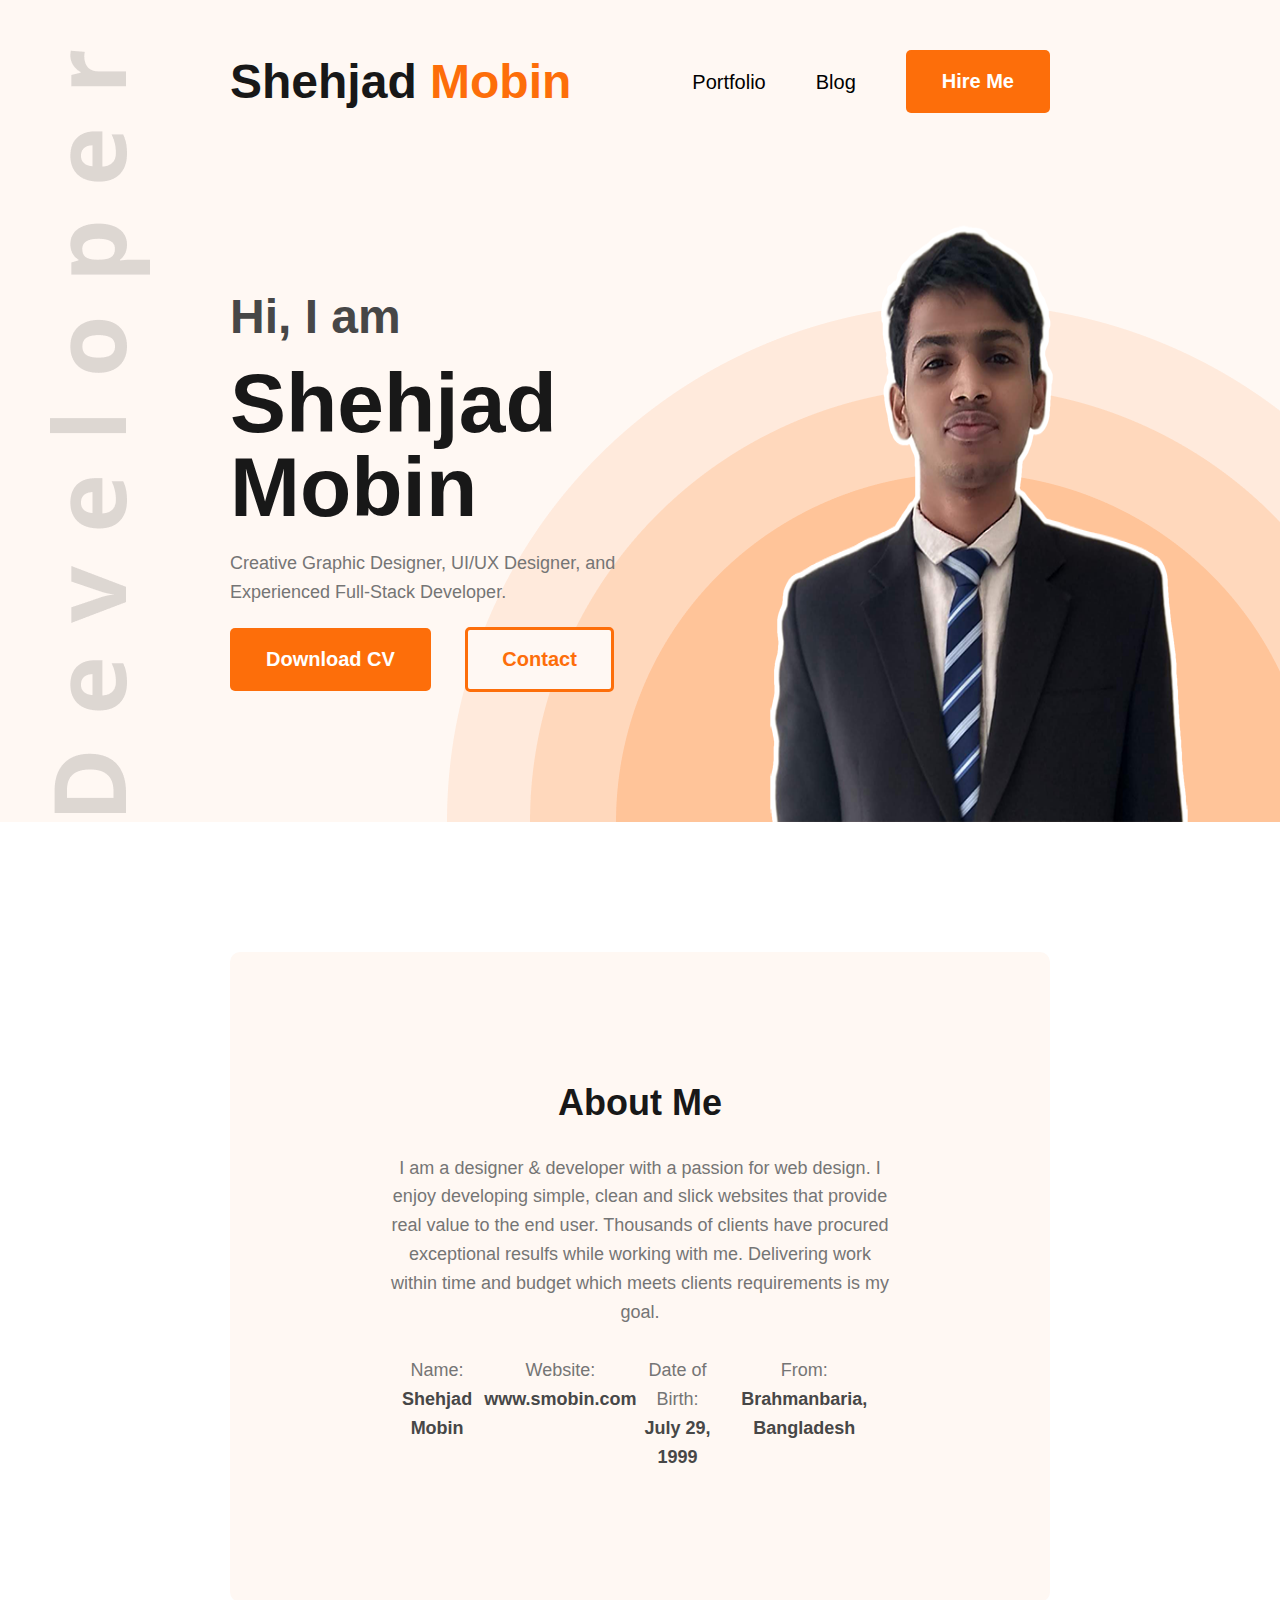
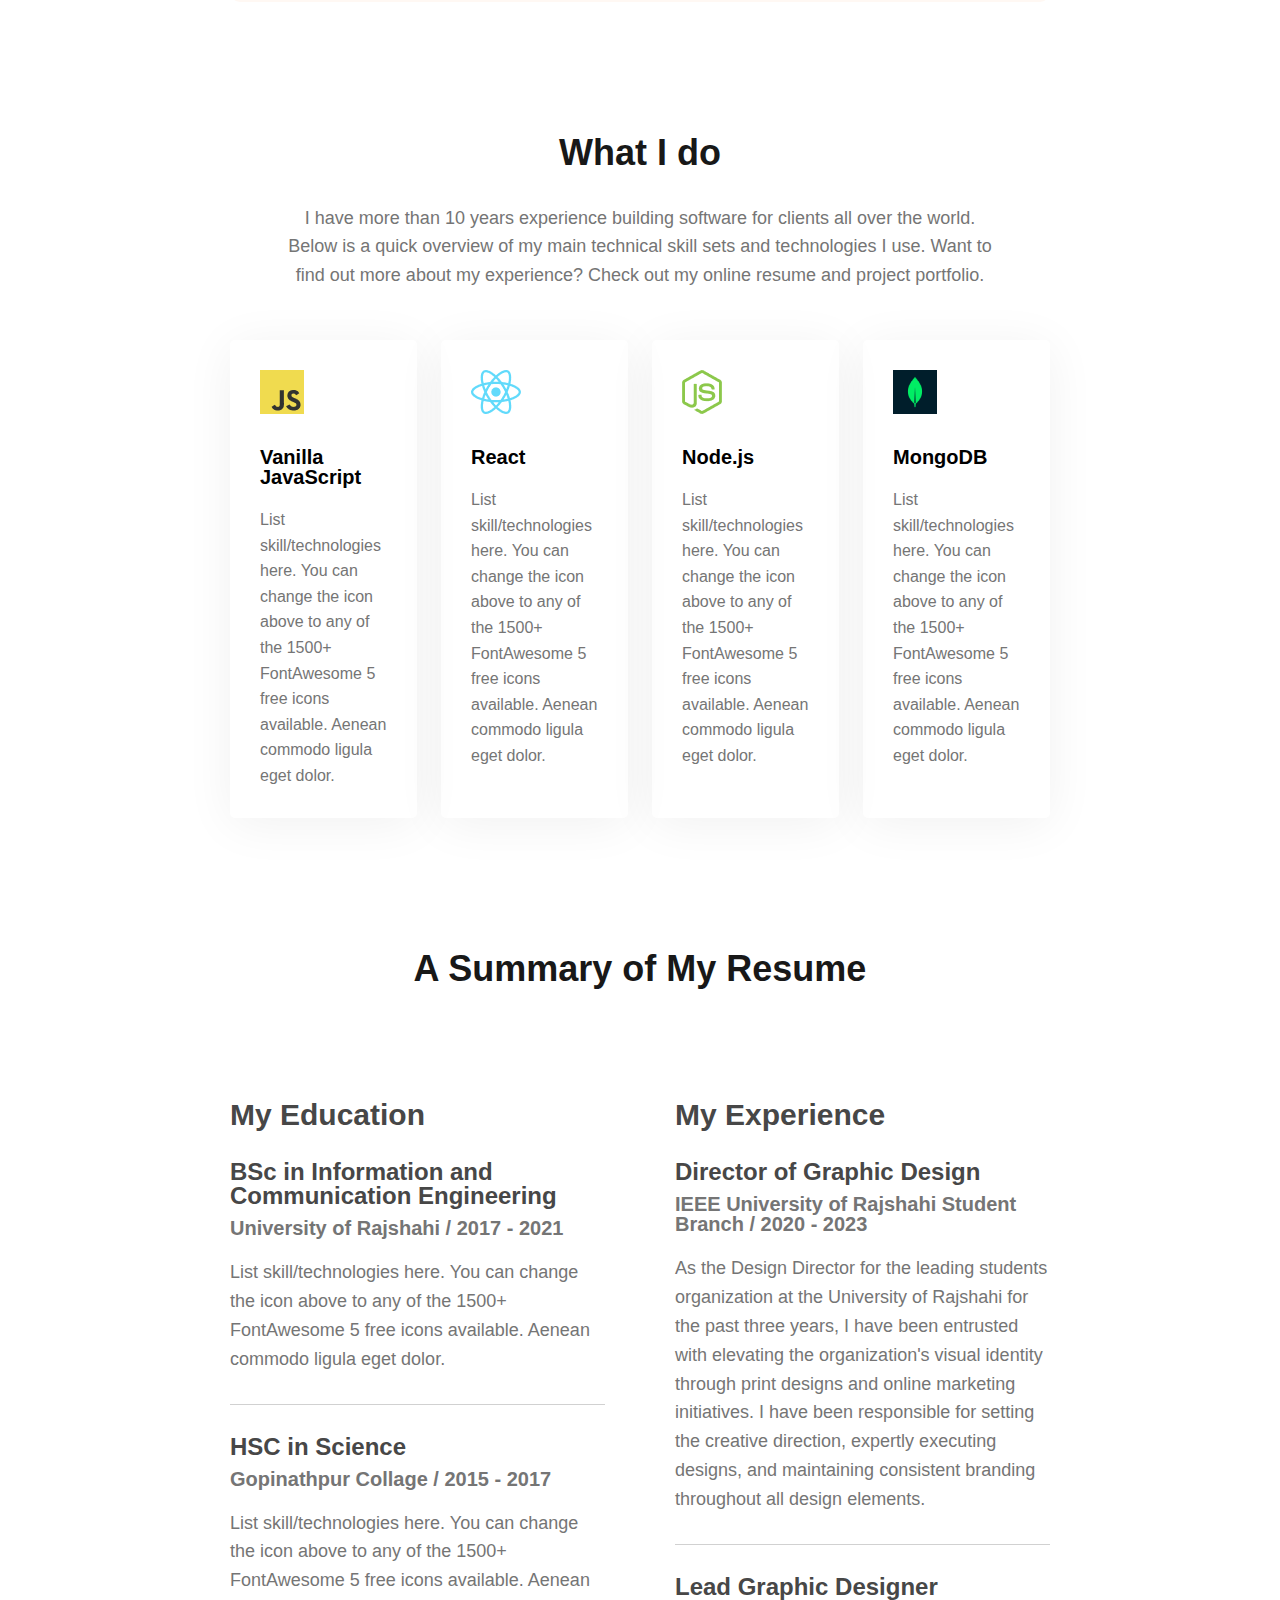
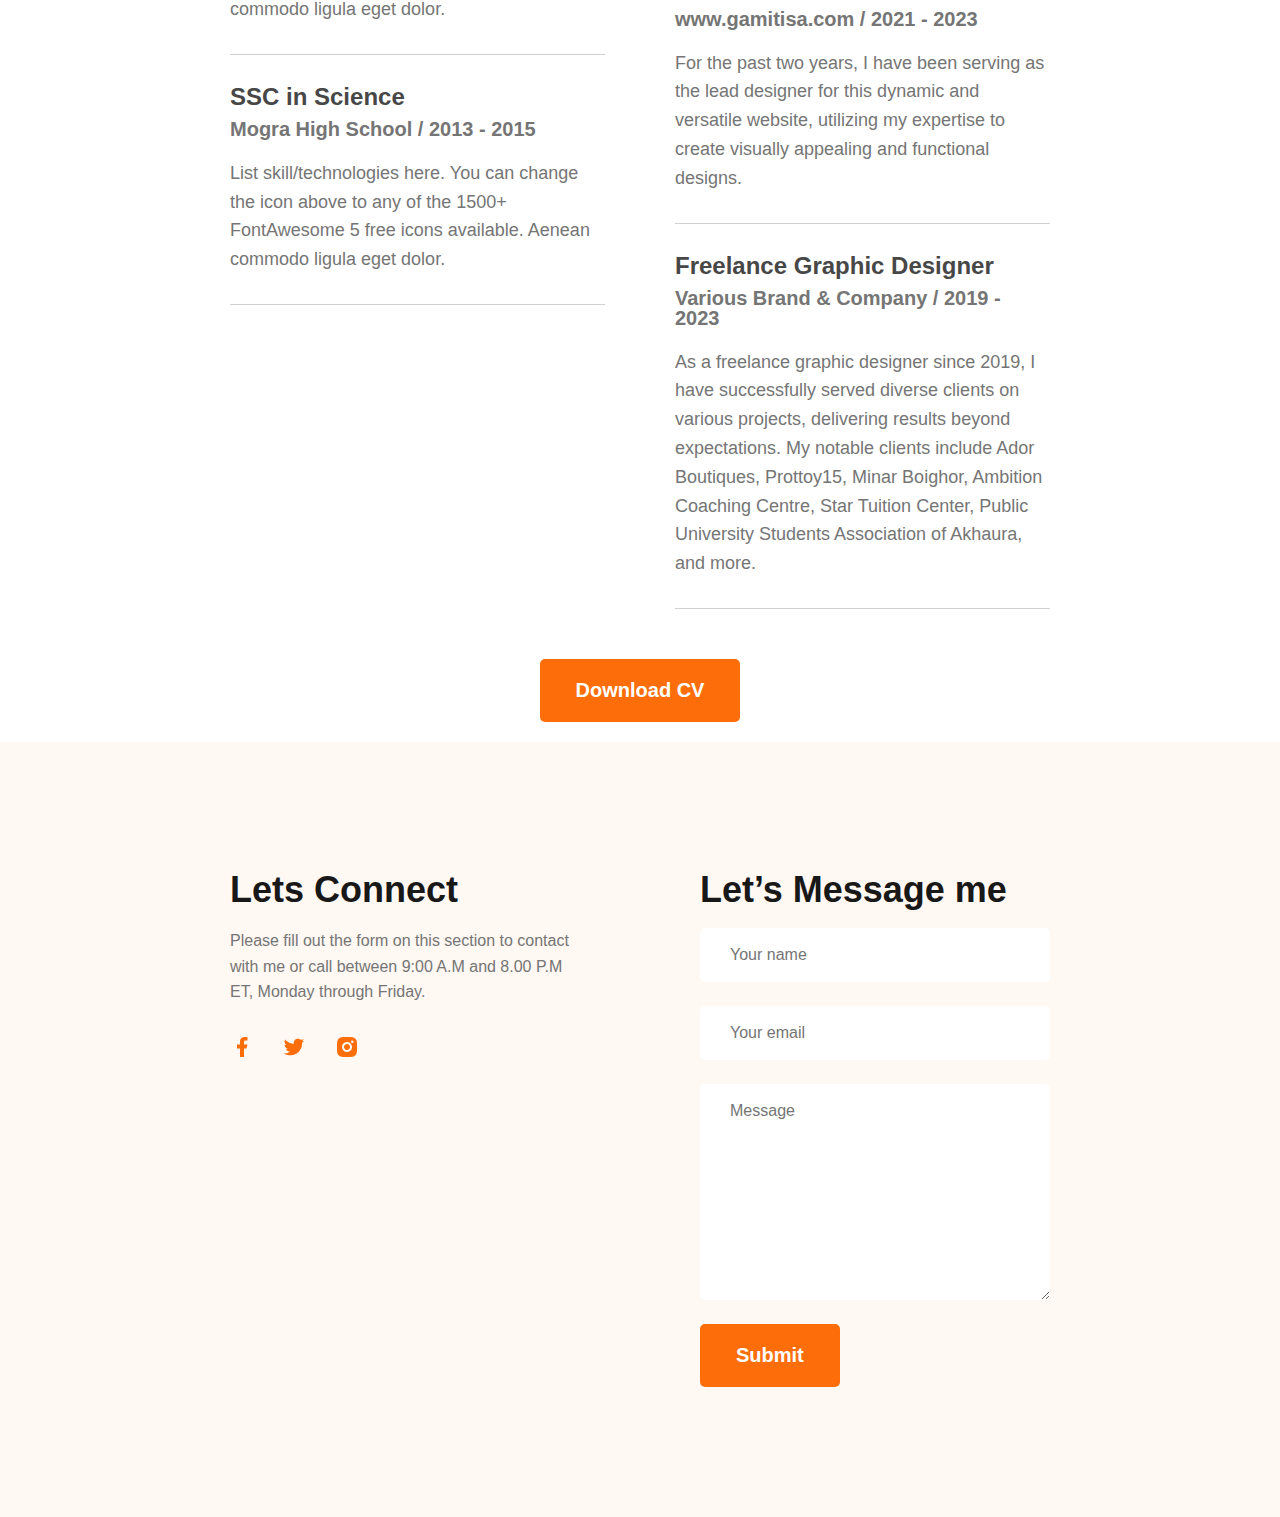
==== commit 871e8044: "1st my" ====
--- a/index.html
+++ b/index.html
@@ -18,11 +18,10 @@
 
     <!-- Header Section -->
     <header>
-
         <div class="nav-bar">
             <!-- Logo -->
             <div class="logo">
-                <h1 class="logo-text">Ma<span>r</span>y</h1>
+                <h1 class="logo-text">Shehjad <span>Mobin</span></h1>
                 <!-- <img src="" alt=""> -->
             </div>
 
@@ -40,17 +39,18 @@
         <section class="hero-box">
             <div class="hero-content">
                 <h3 class="hero-subheading">Hi, I am</h3>
-                <h1 class="hero-heading">Mary Hardy</h1>
-                <p class="hero-p">Shot what able cold new see hold.Friendly as an betrayed formerly he. Morning because
-                    as to society behaved moments.</p>
+                <h1 class="hero-heading">Shehjad Mobin</h1>
+                <p class="hero-p">Creative Graphic Designer, UI/UX Designer, and Experienced Full-Stack Developer.</p>
 
                 <div class="btns">
-                    <button class="btn-1"><i class="fa-solid fa-download"></i> Download CV</button>
+                    <button class="btn-1"><a href="mobin-cv.pdf" download><i class="fa-solid fa-download"></i>
+                            Download
+                            CV</a></button>
                     <button class="btn-2"><i class="fa-solid fa-phone"></i> Contact</button>
                 </div>
 
             </div>
-            <img src="img/hardy.png" alt="">
+            <img src="img/mobin.png" alt="">
         </section>
     </header>
 
@@ -60,30 +60,30 @@
         <section class="about">
             <div class="about-text">
                 <h1 class="sec-h1">About Me</h1>
-                <p>I, m a designer & developer with a passion for web design. I enjoy developing simple, clean and slick
+                <p>I am a designer & developer with a passion for web design. I enjoy developing simple, clean and slick
                     websites that provide real value to the end user. Thousands of clients have procured exceptional
                     resulfs while working with me. Delivering work within time and budget which meets clients
-                    requirements in our mata.</p>
+                    requirements is my goal.</p>
             </div>
             <div class="about-info">
                 <div class="about-info-part">
                     <p>Name:
-                        <span>Mary Hardy </span>
-                    </p>
-                </div>
-                <div class="about-info-part">
-                    <p>Email:
-                        <span>info@gmail.com</span>
-                    </p>
-                </div>
-                <div class="about-info-part">
-                    <p>Date of birth:
-                        <span>11 November 1987</span>
+                        <span>Shehjad Mobin</span>
+                    </p>
+                </div>
+                <div class="about-info-part">
+                    <p>Website:
+                        <span>www.smobin.com</span>
+                    </p>
+                </div>
+                <div class="about-info-part">
+                    <p>Date of Birth:
+                        <span>July 29, 1999</span>
                     </p>
                 </div>
                 <div class="about-info-part">
                     <p>From:
-                        <span>Los Angeles, USA</span>
+                        <span>Brahmanbaria, Bangladesh</span>
                     </p>
                 </div>
             </div>
@@ -94,7 +94,7 @@
             <div class="what-i-do-text">
                 <h1 class="sec-h1">What I do</h1>
                 <p>I have more than 10 years experience building software for clients all over the world. Below is a
-                    quick overview of my main technical skill sets and technologies i use. Want to find out more about
+                    quick overview of my main technical skill sets and technologies I use. Want to find out more about
                     my experience? Check out my online resume and project portfolio.</p>
             </div>
             <div class="cards">
@@ -129,7 +129,7 @@
             </div>
         </section>
 
-        <!-- A summary of My Resume -->
+        <!-- A Summary of My Resume Section -->
         <section class="summery">
             <h1 class="sec-h1">A Summary of My Resume</h1>
             <div class="summery-details">
@@ -137,24 +137,24 @@
                 <div class="summery-part">
                     <h2 class="summery-part-heading">My Education</h2>
                     <div class="degree">
-                        <h2>Master in Computer Engineering</h2>
-                        <h3>Harvard University / 2015 - 2017</h3>
+                        <h2>BSc in Information and Communication Engineering</h2>
+                        <h3>University of Rajshahi / 2017 - 2021</h3>
                         <p>List skill/technologies here. You can change the icon above
                             to any of the 1500+ FontAwesome 5 free icons available. Aenean commodo ligula eget dolor.
                         </p>
                         <hr>
                     </div>
                     <div class="degree">
-                        <h2>Master in Computer Engineering</h2>
-                        <h3>Harvard University / 2015 - 2017</h3>
+                        <h2>HSC in Science</h2>
+                        <h3>Gopinathpur Collage / 2015 - 2017</h3>
                         <p>List skill/technologies here. You can change the icon above
                             to any of the 1500+ FontAwesome 5 free icons available. Aenean commodo ligula eget dolor.
                         </p>
                         <hr>
                     </div>
                     <div class="degree">
-                        <h2>Master in Computer Engineering</h2>
-                        <h3>Harvard University / 2015 - 2017</h3>
+                        <h2>SSC in Science</h2>
+                        <h3>Mogra High School / 2013 - 2015</h3>
                         <p>List skill/technologies here. You can change the icon above
                             to any of the 1500+ FontAwesome 5 free icons available. Aenean commodo ligula eget dolor.
                         </p>
@@ -165,33 +165,40 @@
                 <div class="summery-part">
                     <h2 class="summery-part-heading">My Experience</h2>
                     <div class="degree">
-                        <h2>Master in Computer Engineering</h2>
-                        <h3>Harvard University / 2015 - 2017</h3>
-                        <p>List skill/technologies here. You can change the icon above
-                            to any of the 1500+ FontAwesome 5 free icons available. Aenean commodo ligula eget dolor.
-                        </p>
-                        <hr>
-                    </div>
-                    <div class="degree">
-                        <h2>Master in Computer Engineering</h2>
-                        <h3>Harvard University / 2015 - 2017</h3>
-                        <p>List skill/technologies here. You can change the icon above
-                            to any of the 1500+ FontAwesome 5 free icons available. Aenean commodo ligula eget dolor.
-                        </p>
-                        <hr>
-                    </div>
-                    <div class="degree">
-                        <h2>Master in Computer Engineering</h2>
-                        <h3>Harvard University / 2015 - 2017</h3>
-                        <p>List skill/technologies here. You can change the icon above
-                            to any of the 1500+ FontAwesome 5 free icons available. Aenean commodo ligula eget dolor.
-                        </p>
-                        <hr>
-                    </div>
-                </div>
-            </div>
-        </section>
-        <button class="btn-down"><i class="fa-solid fa-download"></i> Download CV</button>
+                        <h2>Director of Graphic Design</h2>
+                        <h3>IEEE University of Rajshahi Student Branch / 2020 - 2023</h3>
+                        <p>As the Design Director for the leading students organization at the University of Rajshahi
+                            for the past three years, I have been entrusted with elevating the organization's visual
+                            identity through print designs and online marketing initiatives. I have been responsible
+                            for setting the creative direction, expertly executing designs, and maintaining consistent
+                            branding throughout all design elements.
+                        </p>
+                        <hr>
+                    </div>
+                    <div class="degree">
+                        <h2>Lead Graphic Designer</h2>
+                        <h3>www.gamitisa.com / 2021 - 2023</h3>
+                        <p>For the past two years, I have been serving as the lead designer for this dynamic and
+                            versatile website, utilizing my expertise to create visually appealing and functional
+                            designs.
+                        </p>
+                        <hr>
+                    </div>
+                    <div class="degree">
+                        <h2>Freelance Graphic Designer</h2>
+                        <h3>Various Brand & Company / 2019 - 2023</h3>
+                        <p>As a freelance graphic designer since 2019, I have successfully served diverse clients on
+                            various projects, delivering results beyond expectations. My notable clients include Ador
+                            Boutiques, Prottoy15, Minar Boighor, Ambition Coaching Centre, Star Tuition Center,
+                            Public University Students Association of Akhaura, and more.
+                        </p>
+                        <hr>
+                    </div>
+                </div>
+            </div>
+        </section>
+        <button class="btn-down"><a href="mobin-cv.pdf" download=""><i class="fa-solid fa-download"></i> Download
+                CV</a></button>
     </main>
 
     <!-- Footer Section -->
@@ -225,7 +232,6 @@
         </div>
     </footer>
 
-
 </body>
 
 </html>--- a/css/style.css
+++ b/css/style.css
@@ -30,8 +30,6 @@
     font-size: 1.25rem;
 }
 
-
-
 .logo-text {
     font-weight: 700;
     font-size: 3rem;
@@ -45,7 +43,7 @@
 
 
 .hero-box {
-    padding: 50px 30px 0 230px;
+    padding: 50px 0px 0 230px;
     display: flex;
     justify-content: space-between;
 }
@@ -70,6 +68,11 @@
 
 .hero-p {
     margin-bottom: 20px;
+}
+
+.hero-box img {
+    width: 700px;
+    /* height: auto; */
 }
 
 p {
@@ -89,6 +92,13 @@
     font-weight: 700;
 }
 
+button a {
+    color: white;
+    font-size: 1.25rem;
+    font-weight: 700;
+
+}
+
 .btn-1 {
     margin-right: 30px;
 }
@@ -131,8 +141,10 @@
 }
 
 .about-info {
-    display: flex;
-    gap: 50px;
+    margin: auto;
+    display: flex;
+    justify-content: space-between;
+    /* gap: 20px; */
     margin-top: 30px;
 }
 
@@ -182,6 +194,10 @@
     display: flex;
     gap: 70px;
 
+}
+
+.summery-part {
+    width: 50%;
 }
 
 .summery-part-heading {
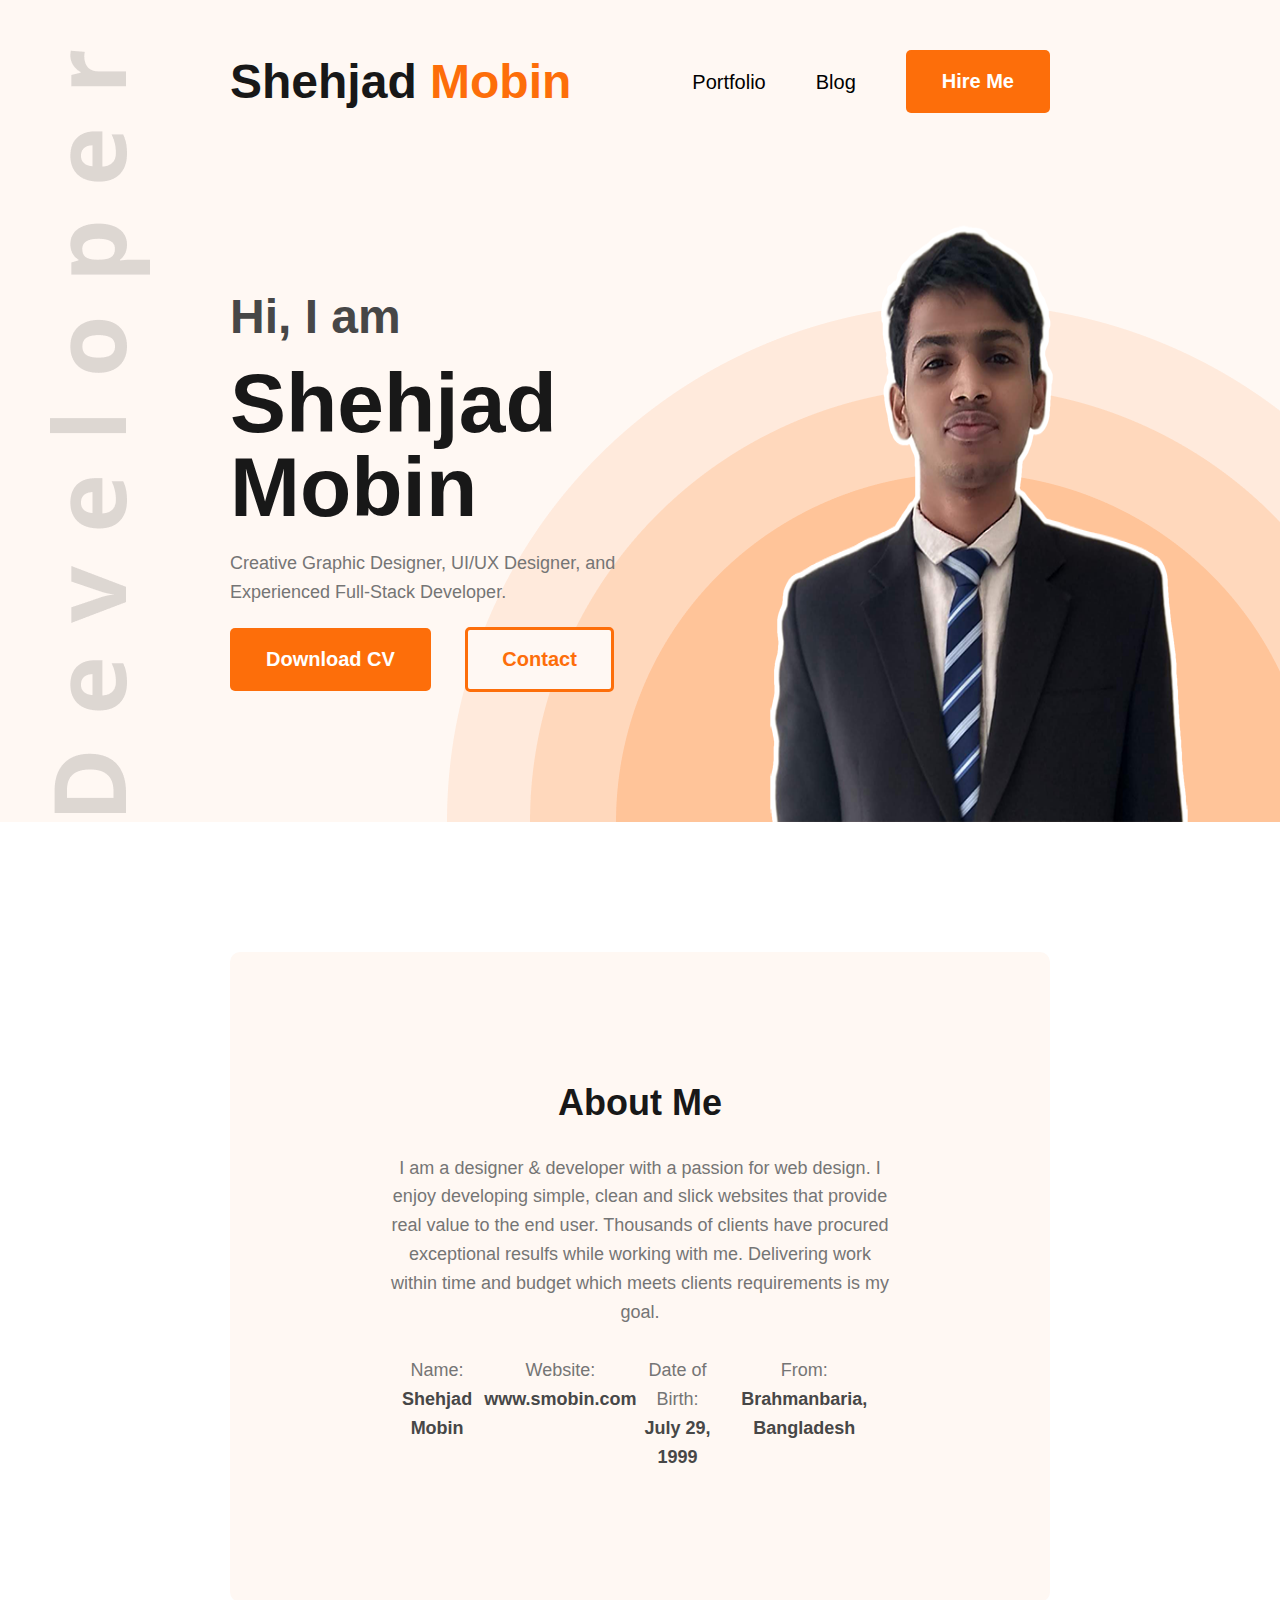
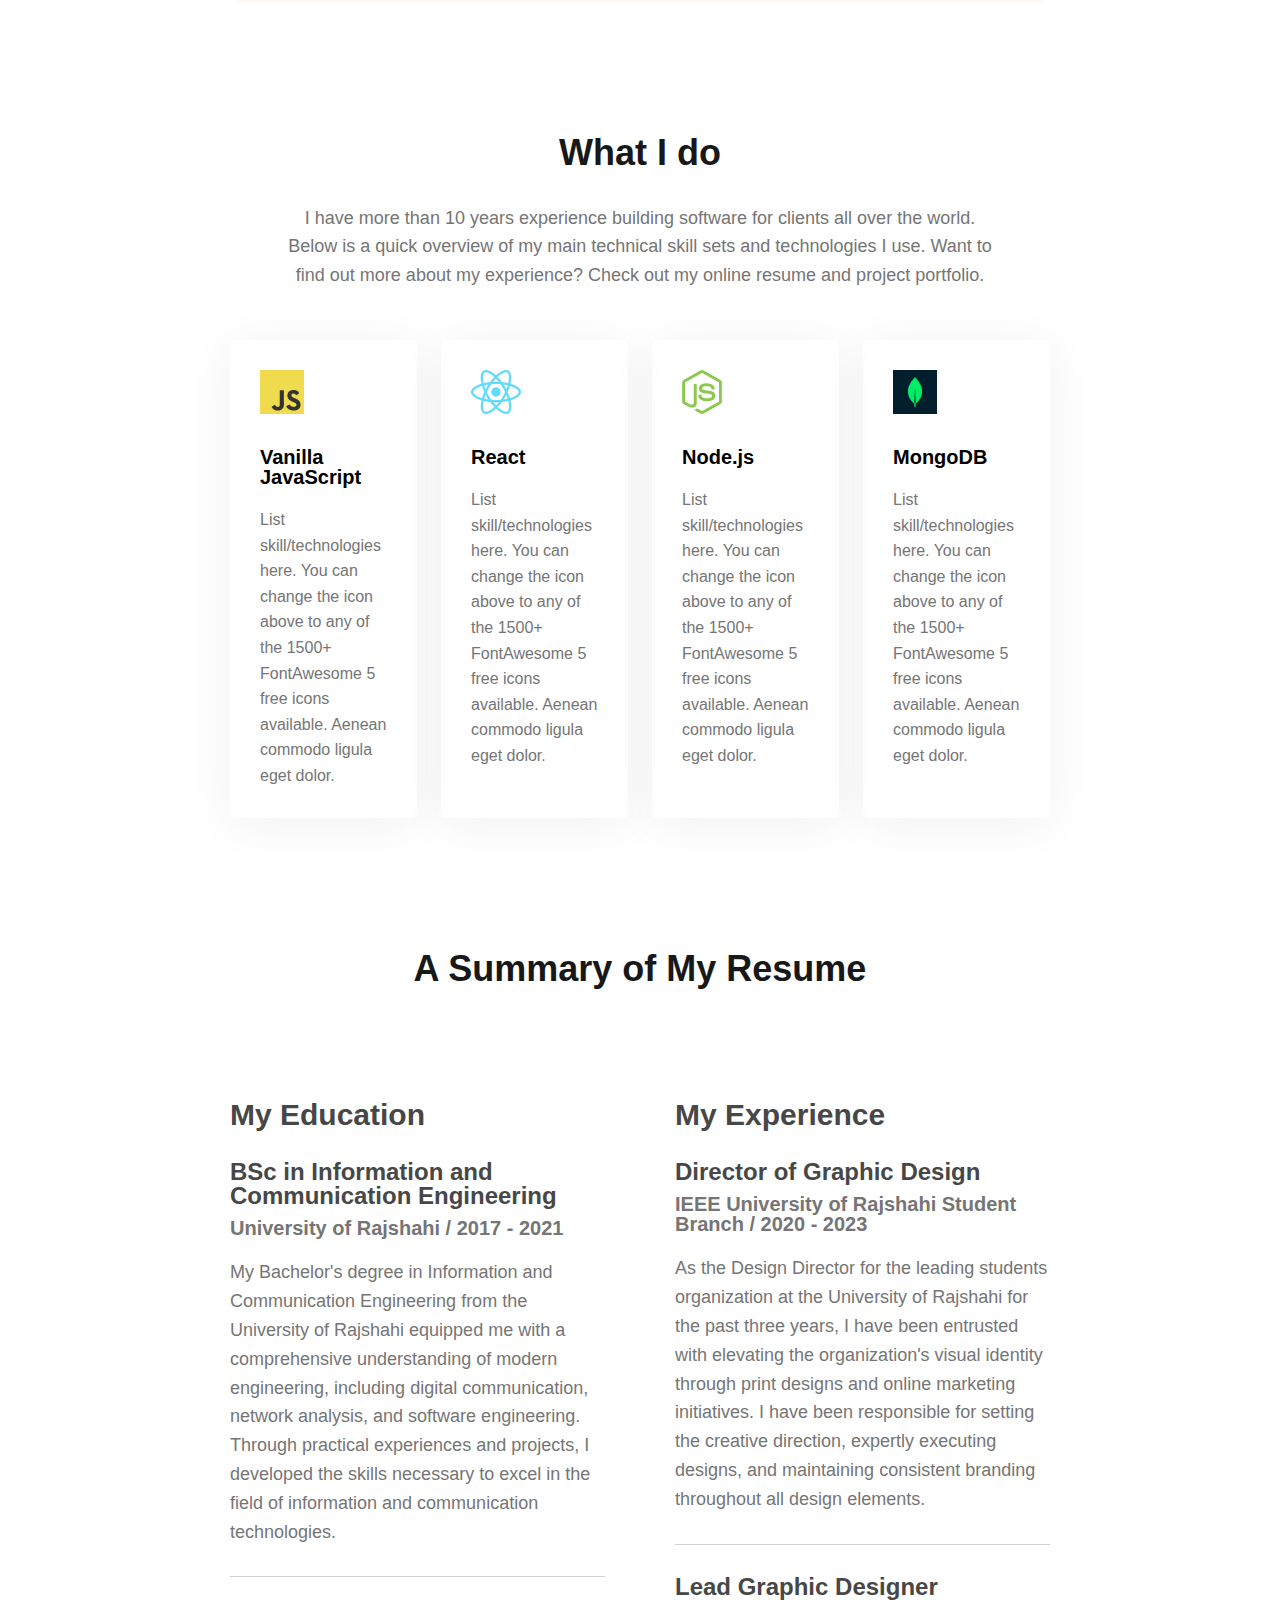
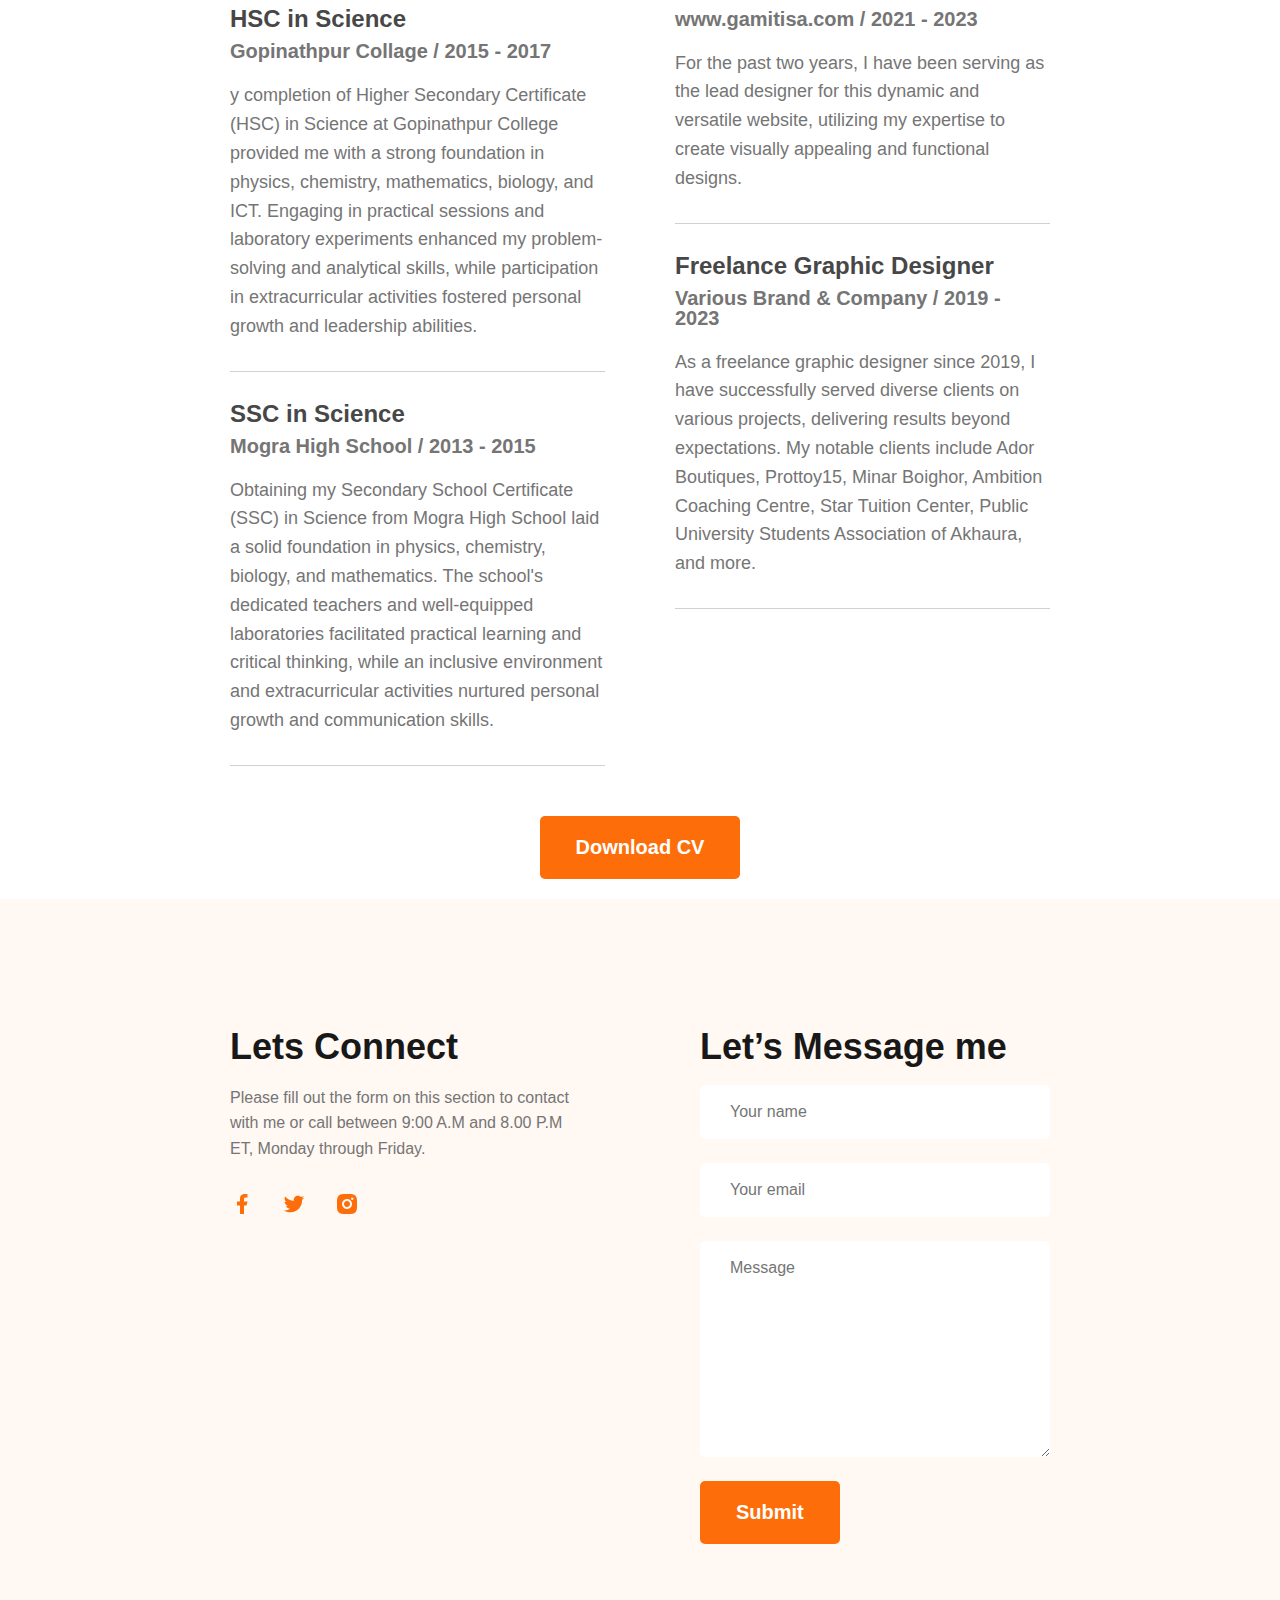
==== commit 0c0e5472: "1st my" ====
--- a/index.html
+++ b/index.html
@@ -139,24 +139,33 @@
                     <div class="degree">
                         <h2>BSc in Information and Communication Engineering</h2>
                         <h3>University of Rajshahi / 2017 - 2021</h3>
-                        <p>List skill/technologies here. You can change the icon above
-                            to any of the 1500+ FontAwesome 5 free icons available. Aenean commodo ligula eget dolor.
+                        <p>My Bachelor's degree in Information and Communication Engineering from the University of
+                            Rajshahi equipped me with a comprehensive understanding of modern engineering, including
+                            digital communication, network analysis, and software engineering. Through practical
+                            experiences and projects, I developed the skills necessary to excel in the field of
+                            information and communication technologies.
                         </p>
                         <hr>
                     </div>
                     <div class="degree">
                         <h2>HSC in Science</h2>
                         <h3>Gopinathpur Collage / 2015 - 2017</h3>
-                        <p>List skill/technologies here. You can change the icon above
-                            to any of the 1500+ FontAwesome 5 free icons available. Aenean commodo ligula eget dolor.
+                        <p>y completion of Higher Secondary Certificate (HSC) in Science at Gopinathpur College provided
+                            me with a strong foundation in physics, chemistry, mathematics, biology, and ICT. Engaging
+                            in practical sessions and laboratory experiments enhanced my problem-solving and analytical
+                            skills, while participation in extracurricular activities fostered personal growth and
+                            leadership abilities.
                         </p>
                         <hr>
                     </div>
                     <div class="degree">
                         <h2>SSC in Science</h2>
                         <h3>Mogra High School / 2013 - 2015</h3>
-                        <p>List skill/technologies here. You can change the icon above
-                            to any of the 1500+ FontAwesome 5 free icons available. Aenean commodo ligula eget dolor.
+                        <p>Obtaining my Secondary School Certificate (SSC) in Science from Mogra High School laid a
+                            solid foundation in physics, chemistry, biology, and mathematics. The school's dedicated
+                            teachers and well-equipped laboratories facilitated practical learning and critical
+                            thinking, while an inclusive environment and extracurricular activities nurtured personal
+                            growth and communication skills.
                         </p>
                         <hr>
                     </div>
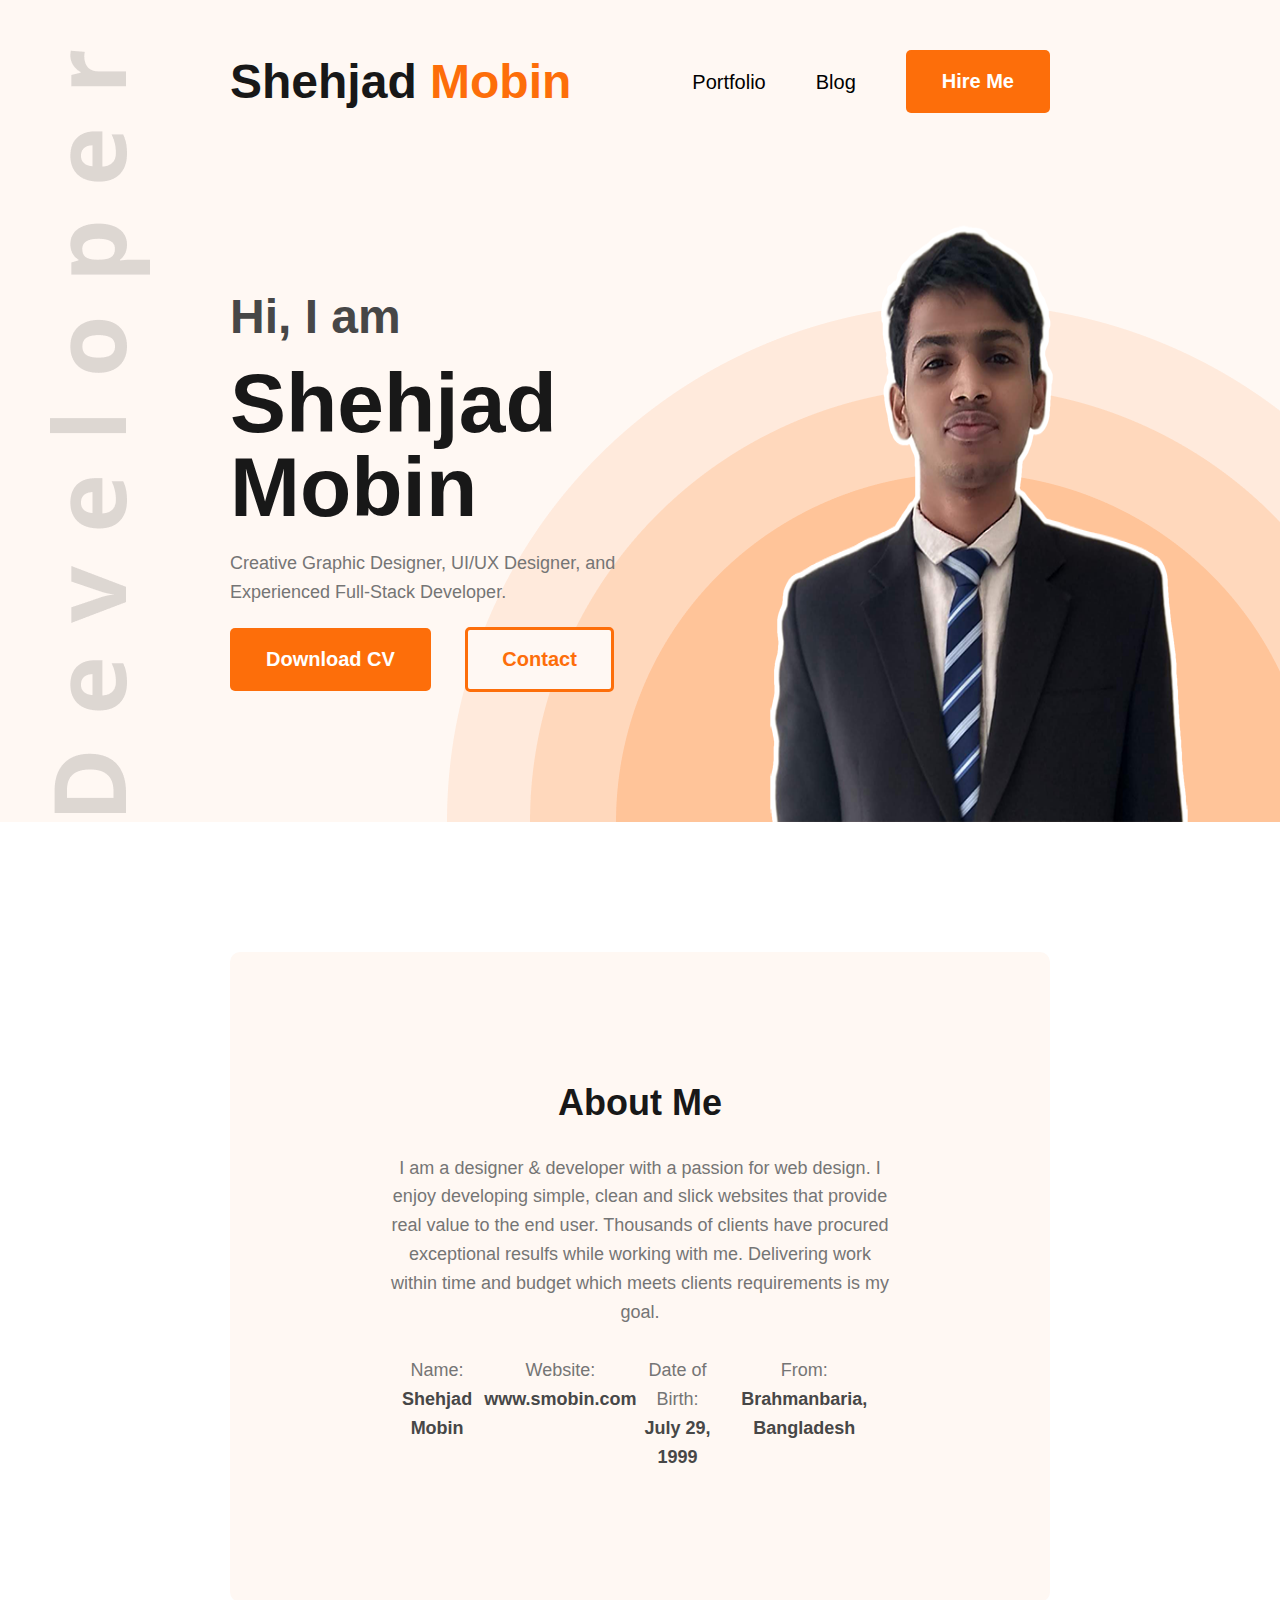
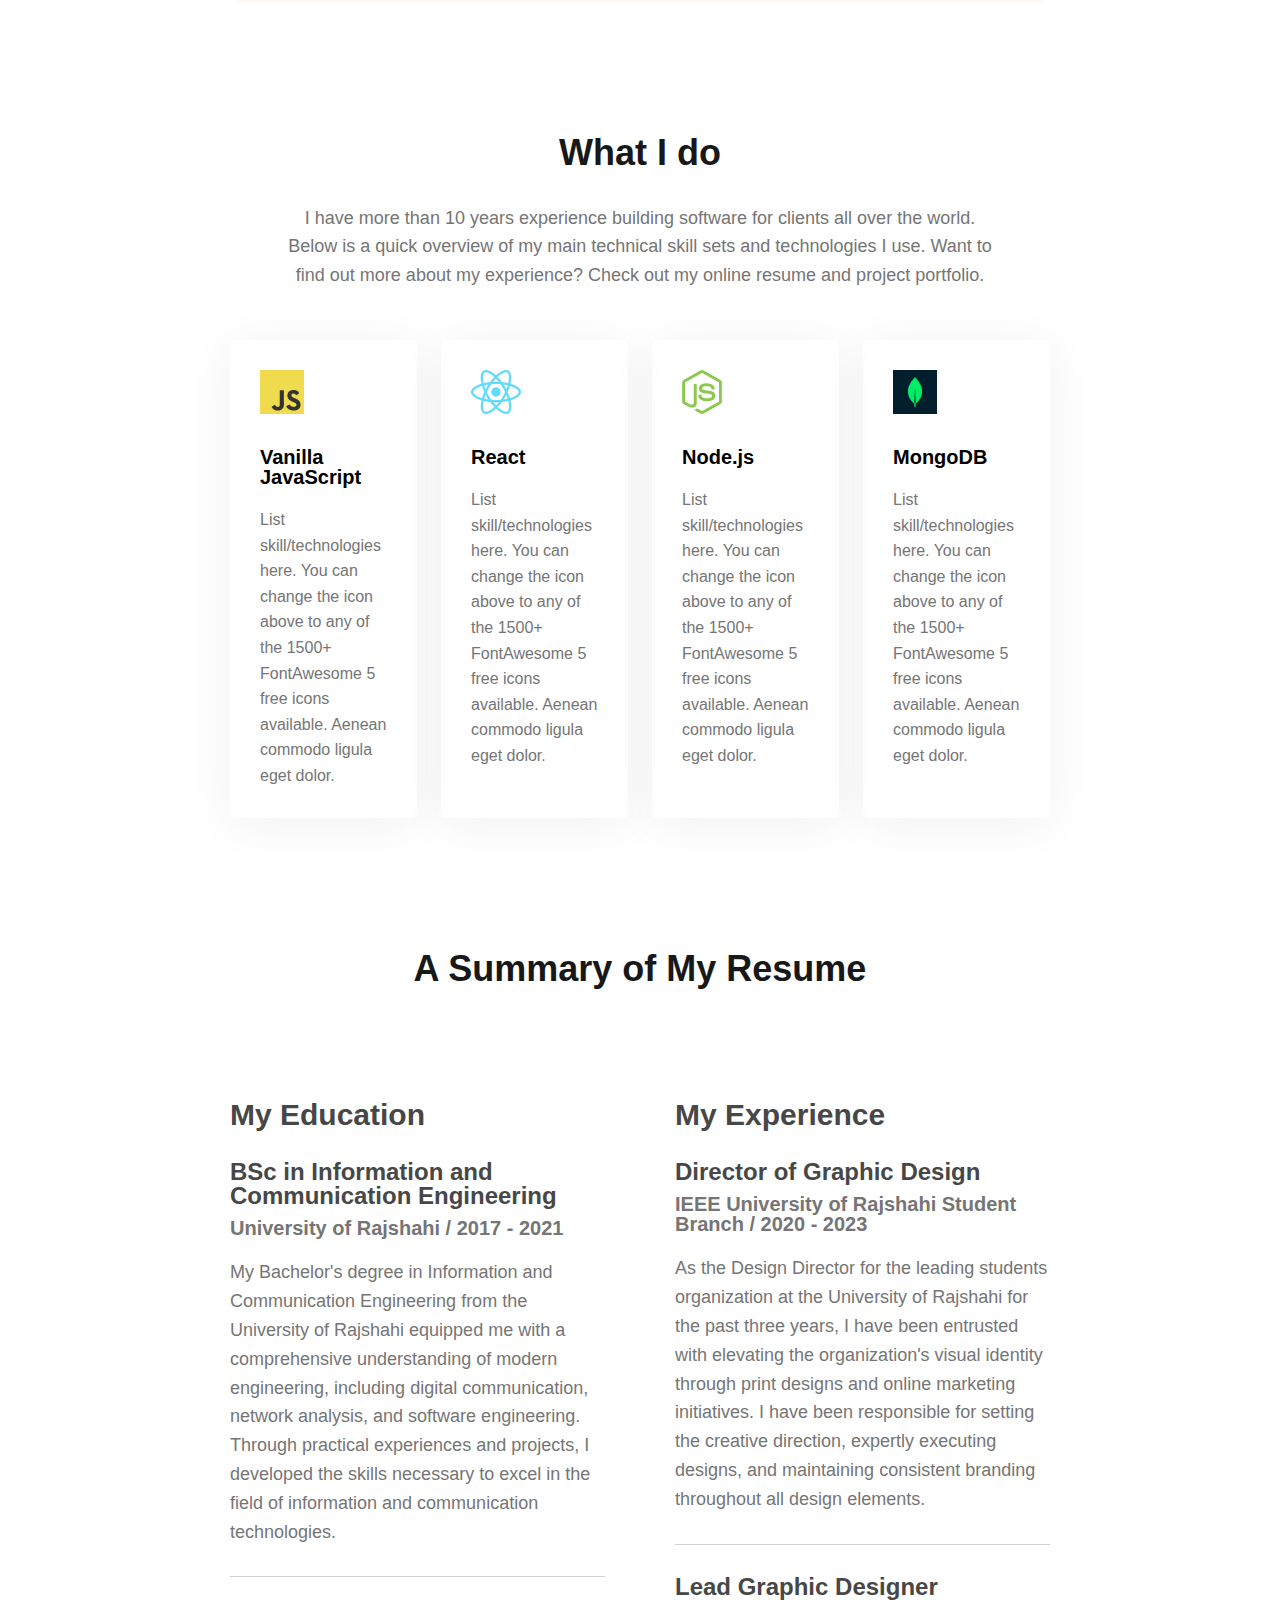
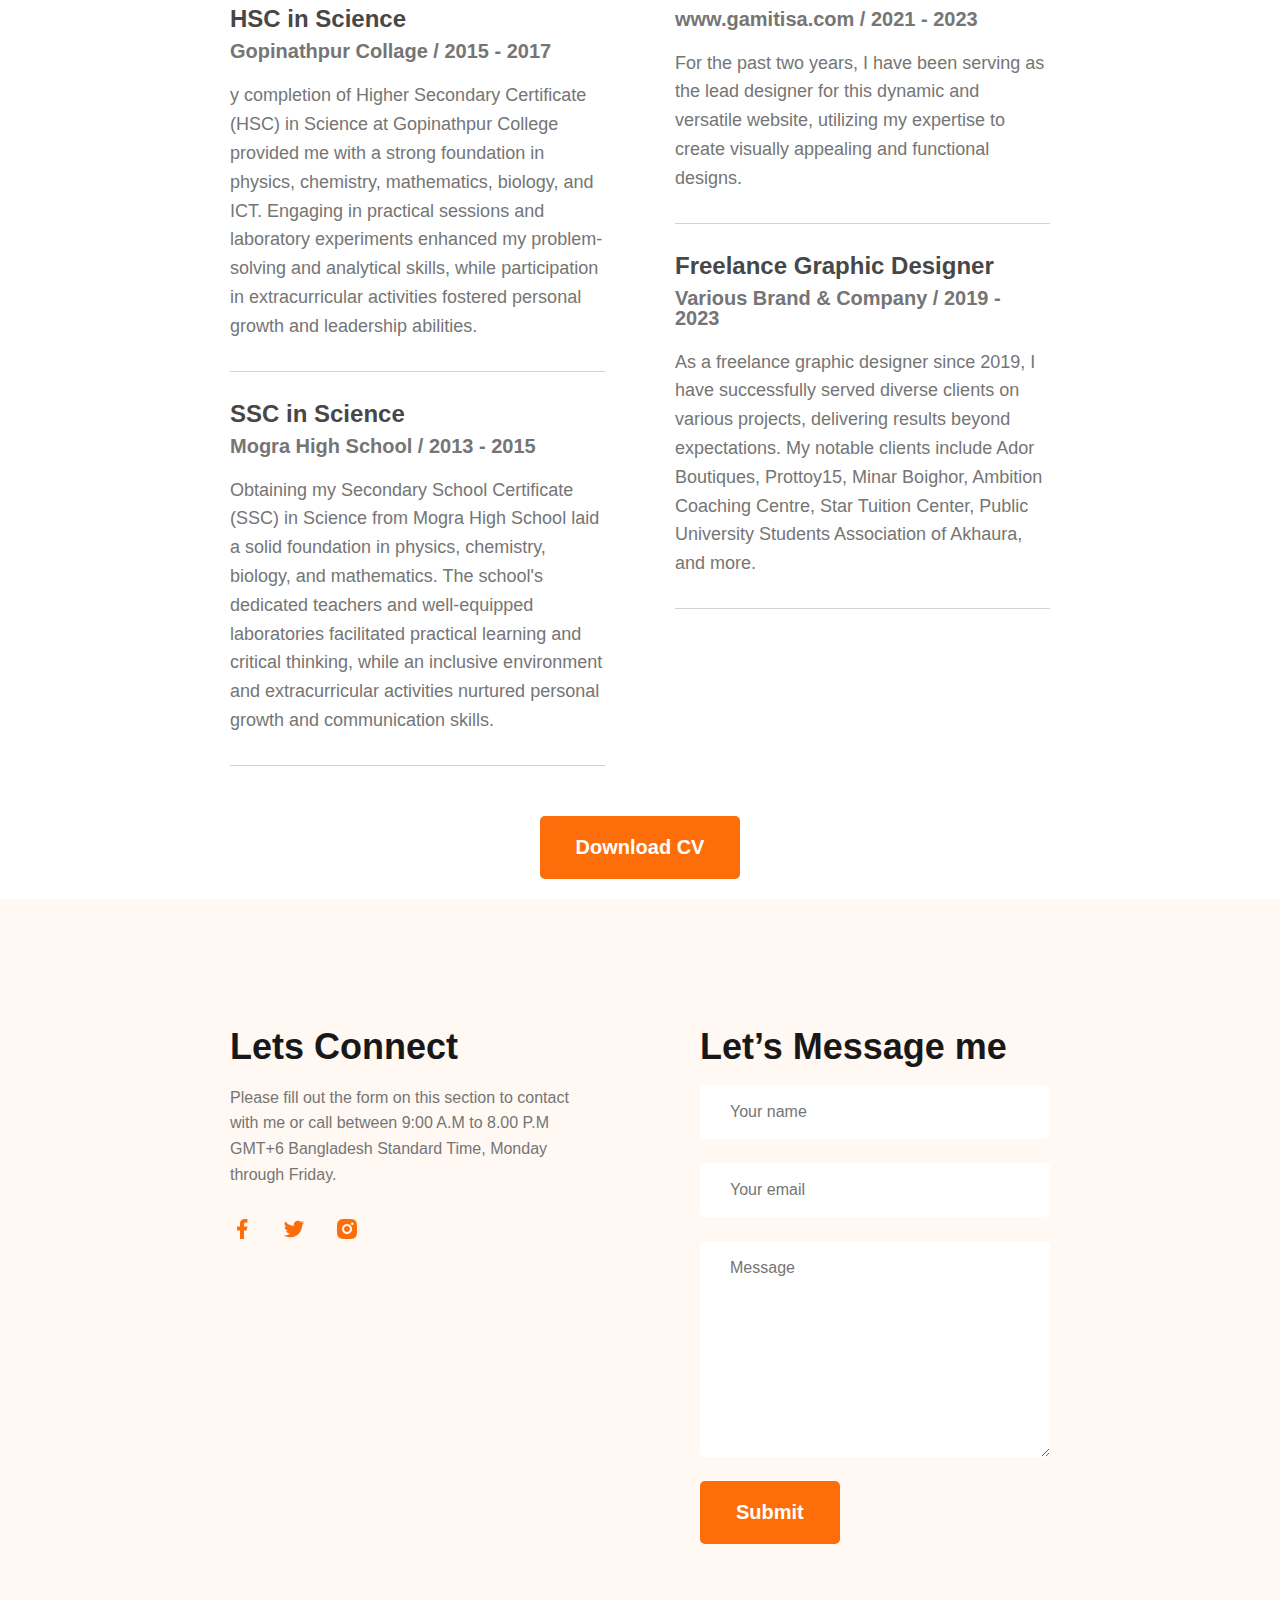
==== commit 9a4c665e: "1st my" ====
--- a/index.html
+++ b/index.html
@@ -214,7 +214,8 @@
     <footer>
         <div class="footer-box">
             <h2>Lets Connect</h2>
-            <p>Please fill out the form on this section to contact with me or call between 9:00 A.M and 8.00 P.M ET,
+            <p>Please fill out the form on this section to contact with me or call between 9:00 A.M to 8.00 P.M GMT+6
+                Bangladesh Standard Time,
                 Monday through Friday.</p>
             <div class="footer-icons">
                 <a href="#">
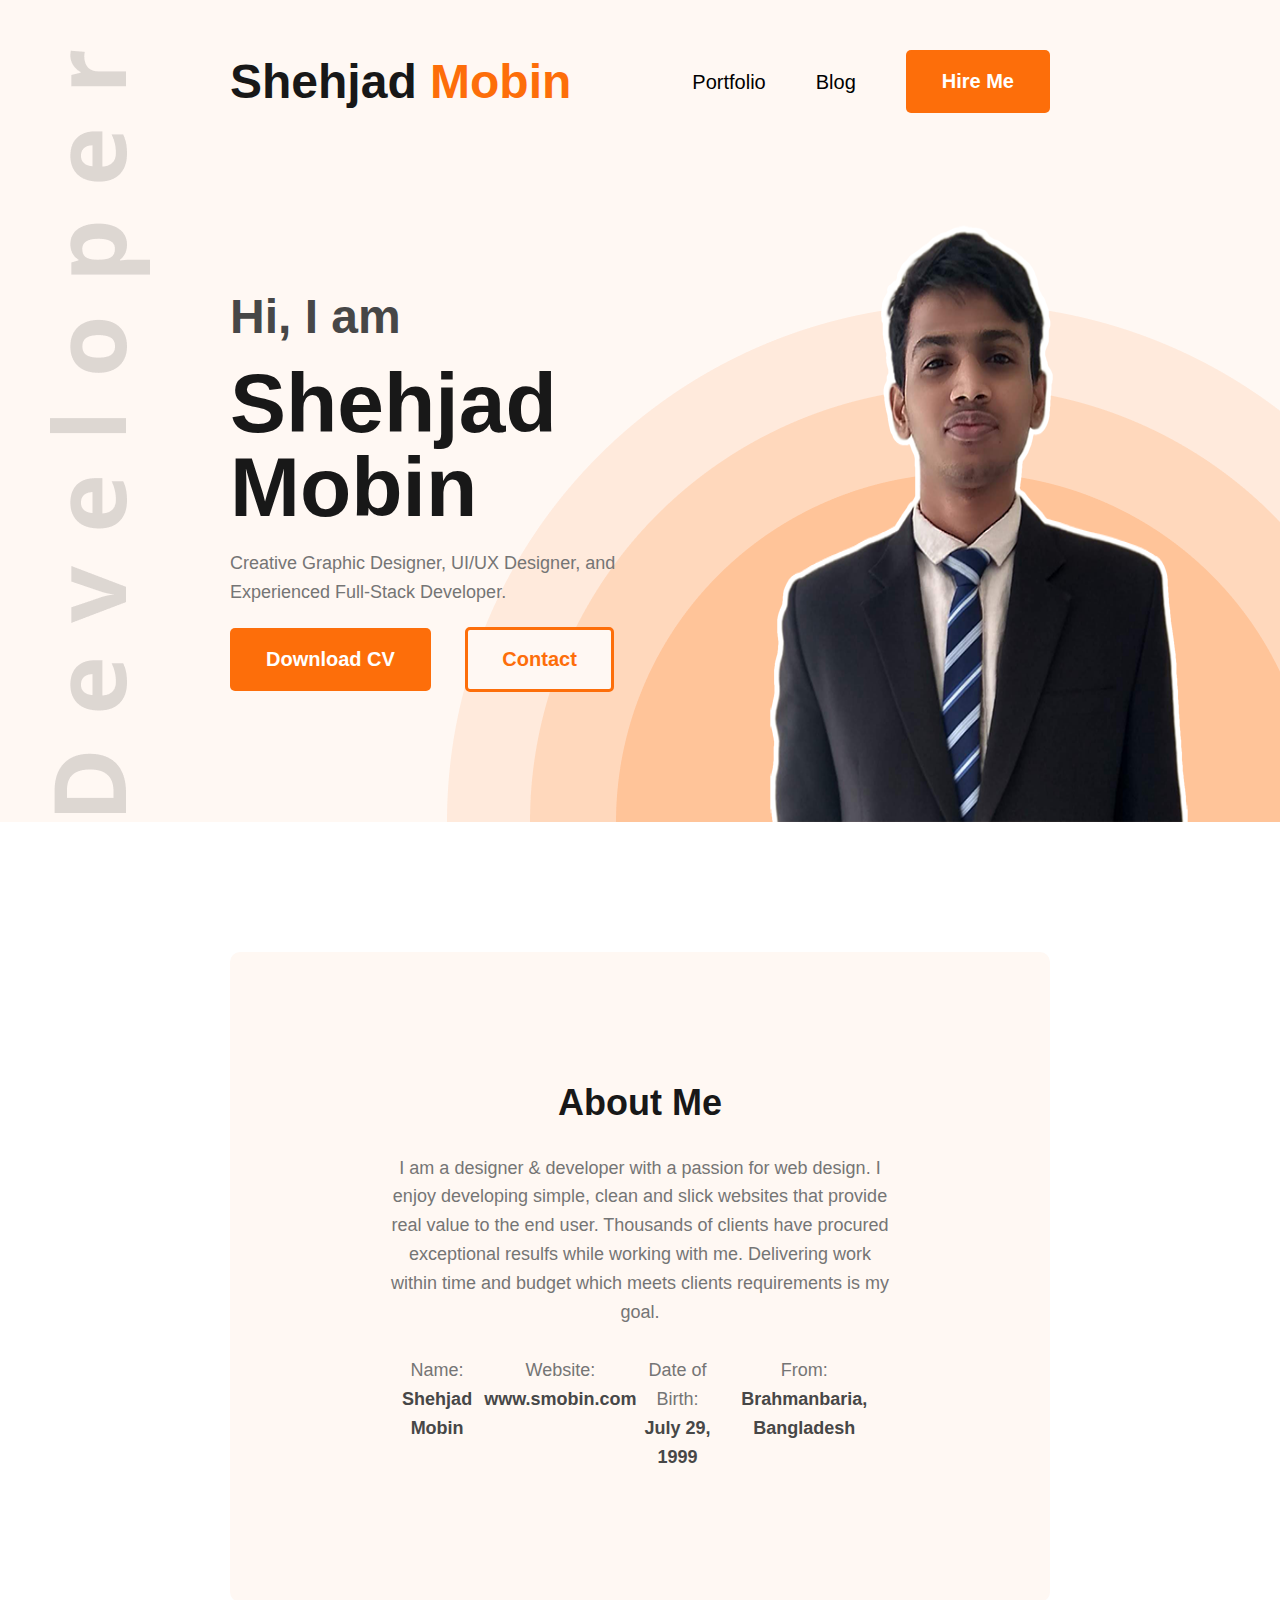
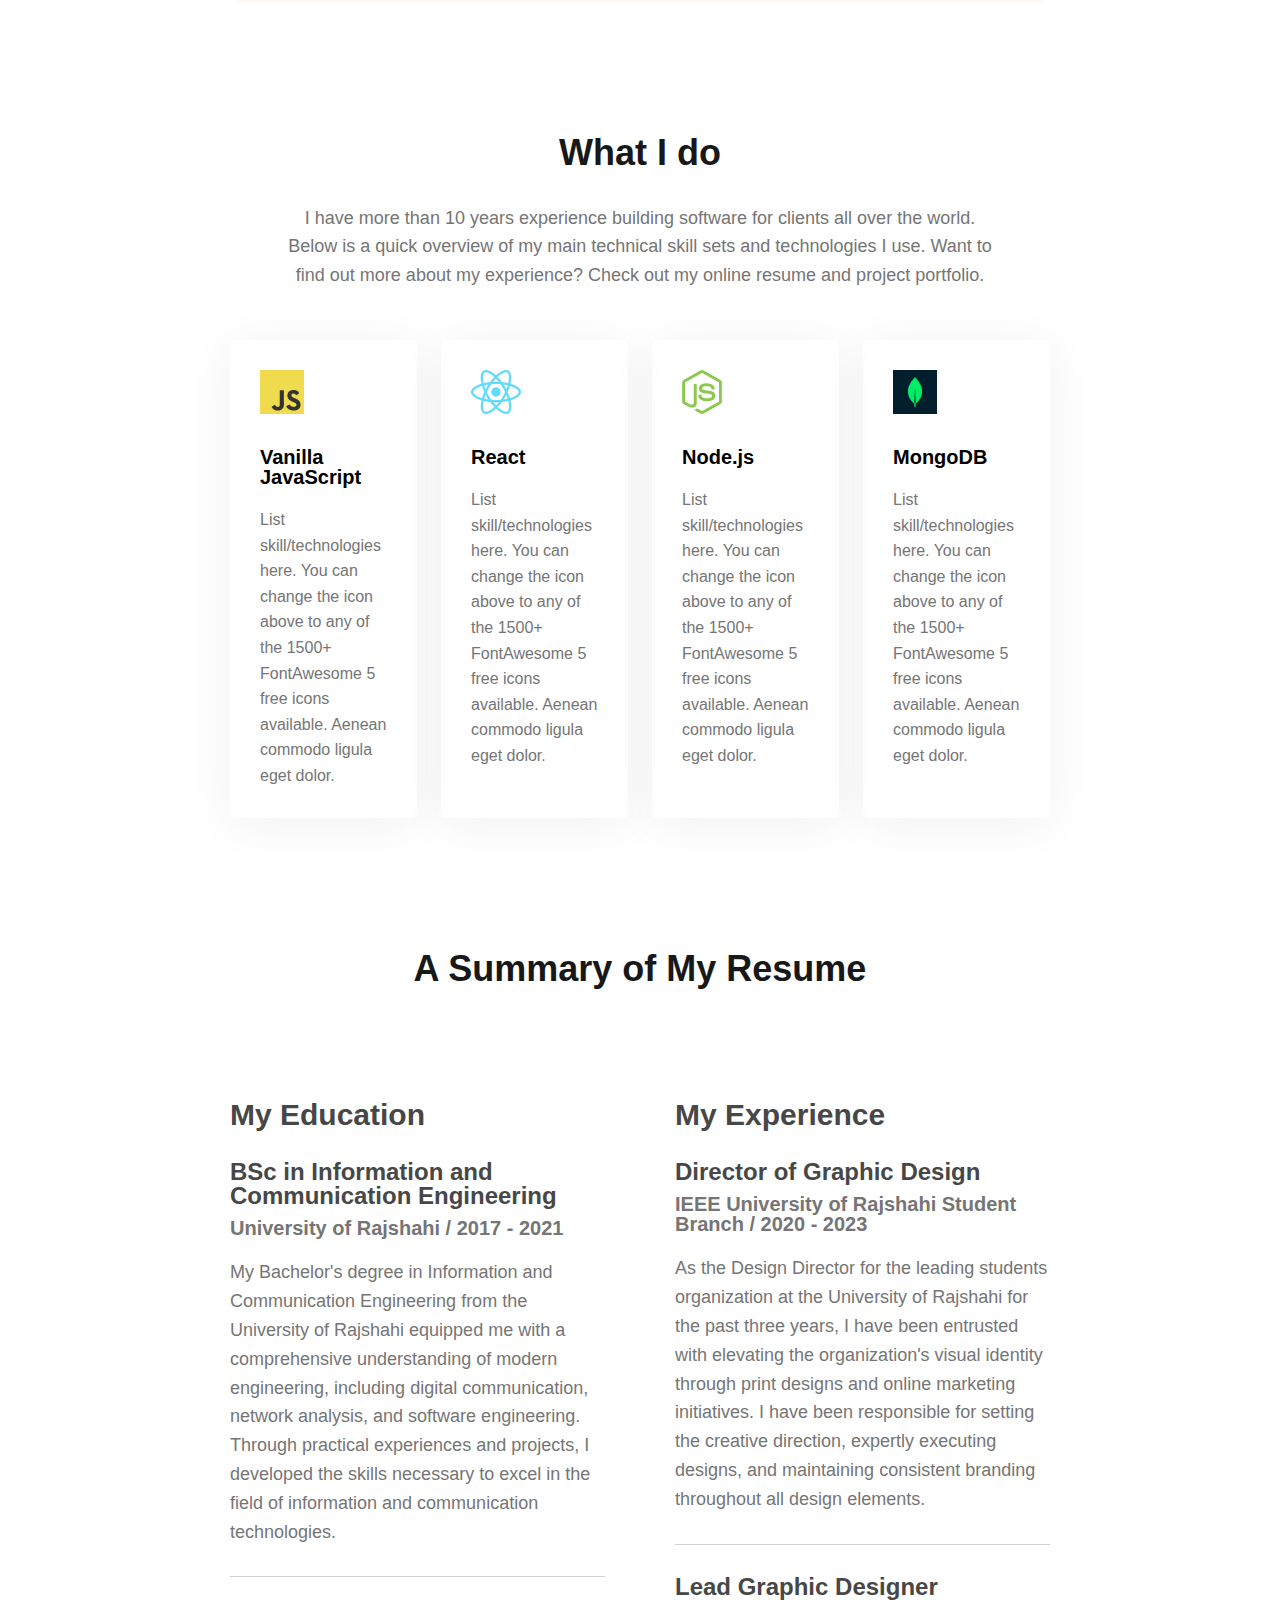
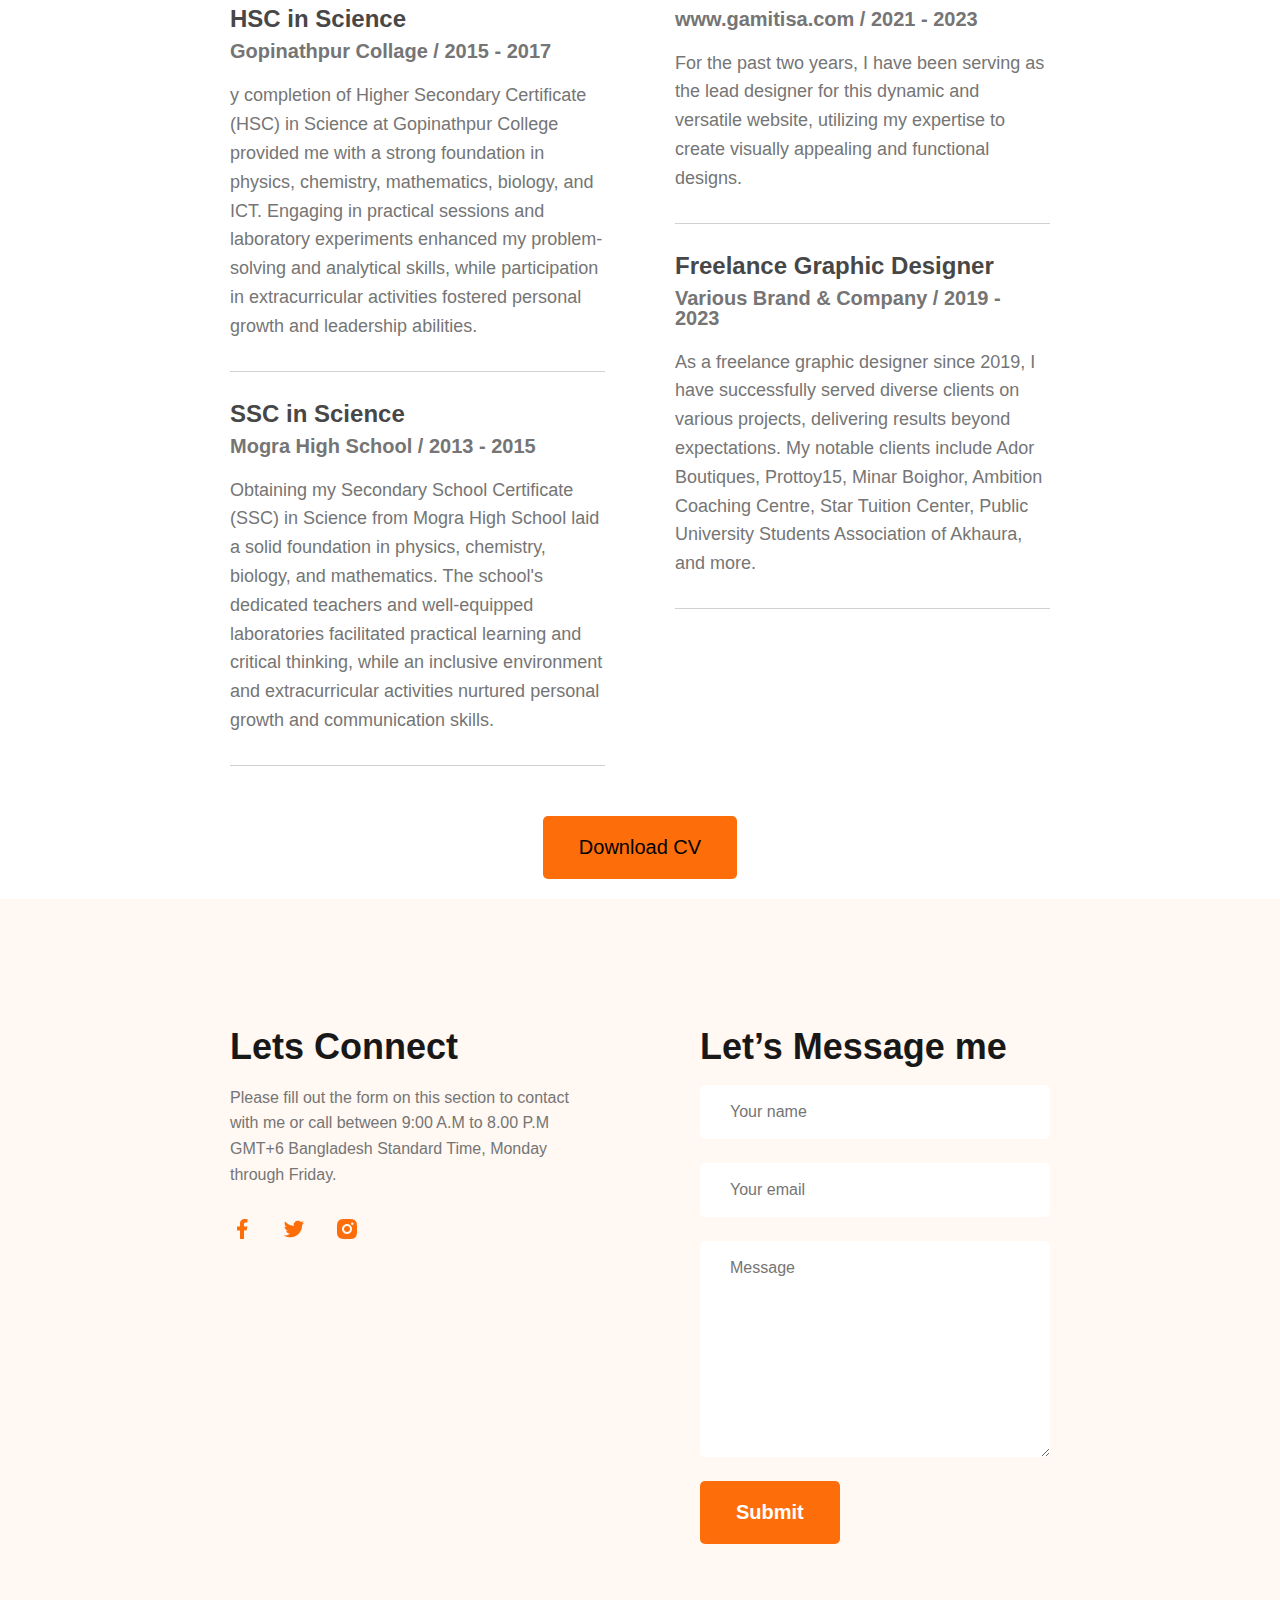
==== commit 770f842f: "1st my" ====
--- a/index.html
+++ b/index.html
@@ -46,7 +46,8 @@
                     <button class="btn-1"><a href="mobin-cv.pdf" download><i class="fa-solid fa-download"></i>
                             Download
                             CV</a></button>
-                    <button class="btn-2"><i class="fa-solid fa-phone"></i> Contact</button>
+                    <button class="btn-2"><a href="https://www.facebook.com/m00bin/" target="_blank"><i
+                                class="fa-solid fa-phone"></i> Contact</a></button>
                 </div>
 
             </div>
@@ -218,13 +219,13 @@
                 Bangladesh Standard Time,
                 Monday through Friday.</p>
             <div class="footer-icons">
-                <a href="#">
+                <a href="https://www.facebook.com/m00bin/" target="_blank">
                     <img src="img/icons/facebook.png" alt="">
                 </a>
-                <a href="#">
+                <a href="https://twitter.com/sm0bin" target="_blank">
                     <img src="img/icons/twitter.png" alt="">
                 </a>
-                <a href="#">
+                <a href="https://www.instagram.com/logodud/" target="_blank">
                     <img src="img/icons/insta.png" alt="">
                 </a>
 
--- a/css/style.css
+++ b/css/style.css
@@ -92,8 +92,15 @@
     font-weight: 700;
 }
 
-button a {
+.btn-1 a {
     color: white;
+    font-size: 1.25rem;
+    font-weight: 700;
+
+}
+
+.btn-2 a {
+    color: #FD6E0A;
     font-size: 1.25rem;
     font-weight: 700;
 
